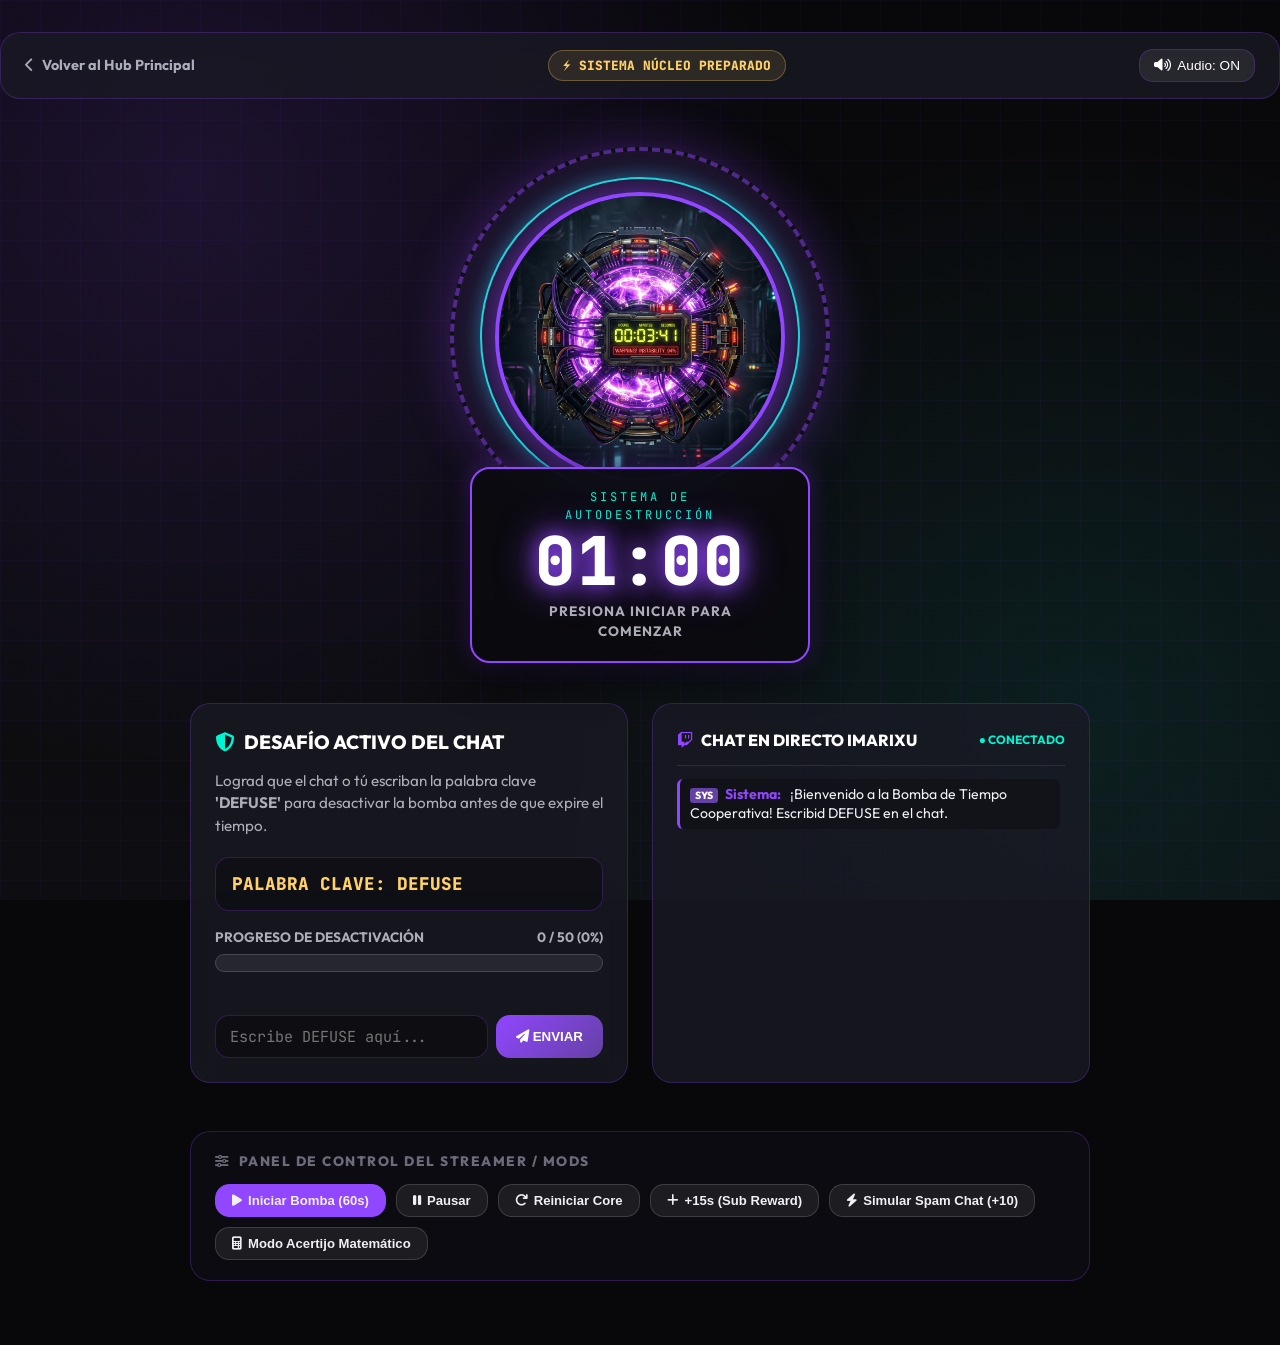
==== dia1.html @ fd4555ef "Especial-Ari pagina principal con el primer dia en pensamiento" ====
<!DOCTYPE html>
<html lang="es">
<head>
  <meta charset="UTF-8">
  <meta name="viewport" content="width=device-width, initial-scale=1.0">
  <title>Día 1: La Bomba de Tiempo Cooperativa | Especiales ImArixu</title>
  <meta name="description" content="Minijuego en vivo Día 1: La Bomba de Tiempo Cooperativa. El chat de ImArixu debe desactivar la bomba ingresando comandos en tiempo récord.">
  <link rel="stylesheet" href="styles/main.css">
  <link rel="stylesheet" href="styles/dia1.css">
  <link rel="stylesheet" href="https://cdnjs.cloudflare.com/ajax/libs/font-awesome/6.4.0/css/all.min.css">
</head>
<body>

  <main class="container dia1-container">

    <!-- Day 1 Top Bar -->
    <header class="dia1-topbar">
      <a href="index.html" class="btn-back-hub">
        <i class="fas fa-chevron-left"></i> Volver al Hub Principal
      </a>

      <div class="dia1-status-pill" id="statusPill">
        <span>⚡</span> SISTEMA NÚCLEO PREPARADO
      </div>

      <div class="topbar-actions">
        <button class="btn-audio-toggle" id="btnAudioToggle">
          <i class="fas fa-volume-up"></i> Audio: ON
        </button>
      </div>
    </header>

    <!-- Giant Bomb / Energy Core Reactor Centerpiece -->
    <section class="bomb-reactor-wrapper">
      <div class="reactor-ring-outer">
        <div class="reactor-ring-inner"></div>
        <img src="assets/bomb_core.jpg" alt="Nuclear Energy Bomb Core" class="bomb-core-image">
        <canvas id="particleCanvas"></canvas>
      </div>

      <!-- HUD Giant Digital Timer -->
      <div class="timer-hud-card">
        <div class="timer-hud-label">SISTEMA DE AUTODESTRUCCIÓN</div>
        <div class="timer-digits" id="timerDigits">01:00</div>
        <div class="timer-status-msg" id="timerStatus">PRESIONA INICIAR PARA COMENZAR</div>
      </div>
    </section>

    <!-- Challenge Panel & Twitch Simulated Chat -->
    <section class="challenge-section">

      <!-- Challenge Card -->
      <div class="challenge-card">
        <div>
          <h3 class="challenge-title">
            <i class="fas fa-shield-alt" style="color: var(--twitch-neon-cyan);"></i> 
            DESAFÍO ACTIVO DEL CHAT
          </h3>
          <p class="challenge-desc" id="challengeDesc">
            Lograd que el chat o tú escriban la palabra clave <strong>'DEFUSE'</strong> para desactivar la bomba antes de que expire el tiempo.
          </p>

          <div class="challenge-target-box">
            <div class="target-text" id="targetText">PALABRA CLAVE: DEFUSE</div>
          </div>

          <!-- Animated Progress Bar -->
          <div class="defuse-progress-wrapper">
            <div class="progress-header">
              <span>PROGRESO DE DESACTIVACIÓN</span>
              <span id="defuseCountText">0 / 50 (0%)</span>
            </div>
            <div class="progress-bar-track">
              <div class="progress-bar-fill" id="defuseProgressFill"></div>
            </div>
          </div>
        </div>

        <!-- Simulated Chat Input Form -->
        <form class="input-defuse-form" id="defuseForm">
          <input 
            type="text" 
            class="defuse-input" 
            id="defuseInput" 
            placeholder="Escribe DEFUSE aquí..." 
            autocomplete="off"
            required
          >
          <button type="submit" class="btn-defuse-submit">
            <i class="fas fa-paper-plane"></i> ENVIAR
          </button>
        </form>
      </div>

      <!-- Simulated Real-time Twitch Chat Box -->
      <div class="chat-sim-card">
        <div class="chat-sim-header">
          <div class="chat-sim-title">
            <i class="fab fa-twitch" style="color: var(--twitch-purple);"></i> CHAT EN DIRECTO IMARIXU
          </div>
          <span style="font-size: 0.75rem; color: var(--twitch-neon-cyan); font-weight: 700;">● CONECTADO</span>
        </div>

        <div class="chat-messages-container" id="chatMessagesContainer">
          <div class="chat-msg-line" style="--msg-color: #9146FF;">
            <span class="chat-badge-icon">SYS</span>
            <span class="chat-username" style="color: #9146FF;">Sistema:</span>
            <span class="chat-text">¡Bienvenido a la Bomba de Tiempo Cooperativa! Escribid DEFUSE en el chat.</span>
          </div>
        </div>
      </div>

    </section>

    <!-- Streamer & Moderator Control Tools Panel -->
    <section class="streamer-control-panel">
      <div class="control-panel-title">
        <i class="fas fa-sliders-h"></i> PANEL DE CONTROL DEL STREAMER / MODS
      </div>
      <div class="control-btns-row">
        <button class="btn-ctrl primary" id="btnStartTimer">
          <i class="fas fa-play"></i> Iniciar Bomba (60s)
        </button>
        <button class="btn-ctrl" id="btnPauseTimer">
          <i class="fas fa-pause"></i> Pausar
        </button>
        <button class="btn-ctrl" id="btnResetTimer">
          <i class="fas fa-redo"></i> Reiniciar Core
        </button>
        <button class="btn-ctrl" id="btnAddTime">
          <i class="fas fa-plus"></i> +15s (Sub Reward)
        </button>
        <button class="btn-ctrl" id="btnSpamChat">
          <i class="fas fa-bolt"></i> Simular Spam Chat (+10)
        </button>
        <button class="btn-ctrl" id="btnToggleMath">
          <i class="fas fa-calculator"></i> Modo Acertijo Matemático
        </button>
      </div>
    </section>

  </main>

  <!-- OVERLAY A: Defusal Success Overlay Screen -->
  <div class="success-overlay" id="successOverlay">
    <div class="success-card">
      <div style="font-size: 3.5rem; color: var(--twitch-green); margin-bottom: 0.5rem;">
        <i class="fas fa-check-circle"></i>
      </div>
      <h1 class="success-title">¡BOMBA DESACTIVADA!</h1>
      <p style="font-size: 1.2rem; color: #FFF; margin-bottom: 1.5rem;">
        El chat ha demostrado una coordinación legendaria. ¡El directo de ImArixu está completamente a salvo!
      </p>
      <div style="background: rgba(0, 230, 118, 0.1); border: 1px solid var(--twitch-green); padding: 1rem; border-radius: var(--radius-md); margin-bottom: 1.5rem;">
        <strong style="color: var(--twitch-green);">RECOMPENSA DE STREAM:</strong> +500 Bitz de la comunidad & Inmunidad de castigo por 1 hora.
      </div>
      <button class="btn-ctrl primary" id="btnResetFromSuccess" style="margin: 0 auto; padding: 12px 28px; font-size: 1rem;">
        <i class="fas fa-redo"></i> Jugar Otra Ronda
      </button>
    </div>
  </div>

  <!-- OVERLAY B: BOOOM Failure Overlay Screen -->
  <div class="boom-overlay" id="boomOverlay">
    <div class="boom-card">
      <div class="boom-icon-wrapper">
        <i class="fas fa-bomb"></i>
      </div>
      <h1 class="boom-title">¡BOOOOOOM!</h1>
      <p style="font-size: 1.1rem; color: #FFB3C1;">
        El núcleo de energía ha colapsado. Se ha activado la penalización inmediata para la streamer.
      </p>

      <div class="boom-penalty-box">
        <div class="penalty-label">PENALIZACIÓN ASIGNADA A IMARIXU</div>
        <div class="penalty-text" id="penaltyText">
          ¡BOOOM! Penalización activada: ImArixu debe tirar todo su inventario / Jugar sin sonido.
        </div>
      </div>

      <div style="display: flex; gap: 12px; justify-content: center; flex-wrap: wrap;">
        <button class="btn-ctrl danger" id="btnRerollPenalty" style="padding: 10px 20px;">
          <i class="fas fa-dice"></i> Cambiar Castigo (Ruleta)
        </button>
        <button class="btn-ctrl primary" id="btnResetFromBoom" style="padding: 10px 20px;">
          <i class="fas fa-redo"></i> Reiniciar Bomba
        </button>
      </div>
    </div>
  </div>

  <script src="js/dia1.js"></script>
</body>
</html>
---- styles/main.css ----
/* ==========================================================================
   ESPECIALES ARIXU - TWITCH PARTNER DESIGN SYSTEM
   Theme: Modern Twitch Gamer, Dark Mode, Neon Glow (#9146FF)
   ========================================================================== */

@import url('https://fonts.googleapis.com/css2?family=Outfit:wght@300;400;600;700;900&family=JetBrains+Mono:wght@400;700;800&display=swap');

:root {
  /* Color Palette */
  --twitch-purple: #9146FF;
  --twitch-purple-dark: #6441A5;
  --twitch-purple-deep: #451093;
  --twitch-purple-glow: rgba(145, 70, 255, 0.4);
  --twitch-neon-cyan: #00F5D4;
  --twitch-neon-pink: #FF007A;
  --twitch-neon-yellow: #FFD166;
  --twitch-red: #FF3366;
  --twitch-green: #00E676;

  /* Background Neutral Colors */
  --bg-black: #08080A;
  --bg-dark-1: #0E0E12;
  --bg-dark-2: #14141A;
  --bg-dark-3: #1F1F28;
  --bg-card: rgba(26, 26, 36, 0.75);
  --bg-card-hover: rgba(36, 36, 50, 0.85);
  
  /* Text Colors */
  --text-main: #F0F0F5;
  --text-muted: #ADADB8;
  --text-dim: #6B6B7B;
  --border-color: rgba(145, 70, 255, 0.25);
  --border-bright: rgba(145, 70, 255, 0.6);

  /* Fonts */
  --font-sans: 'Outfit', -apple-system, BlinkMacSystemFont, sans-serif;
  --font-mono: 'JetBrains Mono', monospace;

  /* Spacing & Radii */
  --radius-sm: 8px;
  --radius-md: 14px;
  --radius-lg: 20px;
  --radius-pill: 9999px;

  /* Shadows */
  --shadow-purple: 0 0 25px rgba(145, 70, 255, 0.35);
  --shadow-neon: 0 0 15px rgba(0, 245, 212, 0.4);
  --shadow-red: 0 0 25px rgba(255, 51, 102, 0.5);
  --glass-border: 1px solid rgba(255, 255, 255, 0.08);
}

/* Base Styles */
* {
  margin: 0;
  padding: 0;
  box-sizing: border-box;
}

html {
  scroll-behavior: smooth;
  font-family: var(--font-sans);
  background-color: var(--bg-black);
  color: var(--text-main);
  overflow-x: hidden;
}

body {
  background: 
    radial-gradient(circle at 15% 20%, rgba(145, 70, 255, 0.15) 0%, transparent 45%),
    radial-gradient(circle at 85% 80%, rgba(0, 245, 212, 0.08) 0%, transparent 45%),
    linear-gradient(180deg, var(--bg-black) 0%, var(--bg-dark-1) 100%);
  background-attachment: fixed;
  min-height: 100vh;
  position: relative;
  line-height: 1.5;
}

/* Subtle Cyber Grid Background Pattern */
body::before {
  content: '';
  position: fixed;
  top: 0;
  left: 0;
  width: 100vw;
  height: 100vh;
  background-image: 
    linear-gradient(rgba(145, 70, 255, 0.04) 1px, transparent 1px),
    linear-gradient(90deg, rgba(145, 70, 255, 0.04) 1px, transparent 1px);
  background-size: 40px 40px;
  pointer-events: none;
  z-index: 0;
}

/* Scrollbar Styling */
::-webkit-scrollbar {
  width: 10px;
}
::-webkit-scrollbar-track {
  background: var(--bg-dark-1);
}
::-webkit-scrollbar-thumb {
  background: var(--twitch-purple-dark);
  border-radius: 5px;
}
::-webkit-scrollbar-thumb:hover {
  background: var(--twitch-purple);
}

/* Layout Utilities */
.container {
  max-width: 1300px;
  margin: 0 auto;
  padding: 0 1.5rem;
  position: relative;
  z-index: 1;
}

/* Navigation Header */
.top-header {
  position: sticky;
  top: 0;
  z-index: 100;
  background: rgba(14, 14, 18, 0.85);
  backdrop-filter: blur(16px);
  -webkit-backdrop-filter: blur(16px);
  border-bottom: 1px solid var(--border-color);
  padding: 0.8rem 0;
  box-shadow: 0 4px 30px rgba(0, 0, 0, 0.5);
}

.header-nav {
  display: flex;
  justify-content: space-between;
  align-items: center;
}

.brand-logo {
  display: flex;
  align-items: center;
  gap: 12px;
  text-decoration: none;
}

.brand-avatar {
  width: 44px;
  height: 44px;
  border-radius: 50%;
  border: 2px solid var(--twitch-purple);
  box-shadow: 0 0 12px var(--twitch-purple-glow);
  object-fit: cover;
}

.brand-text {
  font-weight: 900;
  font-size: 1.4rem;
  letter-spacing: 1.5px;
  background: linear-gradient(135deg, #FFF 30%, var(--twitch-purple) 100%);
  -webkit-background-clip: text;
  -webkit-text-fill-color: transparent;
  text-transform: uppercase;
}

.partner-badge {
  display: inline-flex;
  align-items: center;
  gap: 5px;
  background: rgba(145, 70, 255, 0.2);
  border: 1px solid var(--twitch-purple);
  color: #FFF;
  padding: 3px 10px;
  border-radius: var(--radius-pill);
  font-size: 0.75rem;
  font-weight: 700;
  letter-spacing: 0.8px;
  text-transform: uppercase;
}

.partner-badge svg {
  fill: var(--twitch-purple);
}

.header-status {
  display: flex;
  align-items: center;
  gap: 16px;
}

.live-indicator {
  display: flex;
  align-items: center;
  gap: 8px;
  background: rgba(255, 51, 102, 0.15);
  border: 1px solid var(--twitch-red);
  color: var(--twitch-red);
  padding: 5px 14px;
  border-radius: var(--radius-pill);
  font-size: 0.8rem;
  font-weight: 800;
  letter-spacing: 1px;
}

.live-dot {
  width: 8px;
  height: 8px;
  background-color: var(--twitch-red);
  border-radius: 50%;
  animation: pulse-red 1.5s infinite;
}

@keyframes pulse-red {
  0% { transform: scale(0.95); box-shadow: 0 0 0 0 rgba(255, 51, 102, 0.7); }
  70% { transform: scale(1); box-shadow: 0 0 0 8px rgba(255, 51, 102, 0); }
  100% { transform: scale(0.95); box-shadow: 0 0 0 0 rgba(255, 51, 102, 0); }
}

.btn-header-action {
  background: linear-gradient(135deg, var(--twitch-purple) 0%, var(--twitch-purple-dark) 100%);
  color: white;
  border: none;
  padding: 8px 18px;
  border-radius: var(--radius-md);
  font-weight: 700;
  font-size: 0.85rem;
  cursor: pointer;
  display: flex;
  align-items: center;
  gap: 8px;
  transition: all 0.3s ease;
  box-shadow: 0 0 15px rgba(145, 70, 255, 0.3);
  text-decoration: none;
}

.btn-header-action:hover {
  transform: translateY(-2px);
  box-shadow: 0 0 25px rgba(145, 70, 255, 0.6);
}

/* Hero Section */
.hero-section {
  padding: 3rem 0 2rem;
  position: relative;
}

.hero-card {
  background: var(--bg-card);
  border: 1px solid var(--border-color);
  border-radius: var(--radius-lg);
  overflow: hidden;
  position: relative;
  backdrop-filter: blur(12px);
  box-shadow: 0 20px 50px rgba(0, 0, 0, 0.6);
}

.hero-banner-img {
  width: 100%;
  height: auto;
  aspect-ratio: 16 / 9;
  max-height: 550px;
  object-fit: contain;
  background: radial-gradient(circle at center, #150A26 0%, #06060A 100%);
  border-bottom: 1px solid var(--border-color);
  filter: brightness(0.98);
  display: block;
}

.hero-content {
  padding: 2rem;
  display: flex;
  justify-content: space-between;
  align-items: center;
  flex-wrap: wrap;
  gap: 2rem;
}

.hero-info {
  flex: 1;
  min-width: 280px;
}

.hero-title-tag {
  color: var(--twitch-neon-cyan);
  font-family: var(--font-mono);
  font-size: 0.85rem;
  font-weight: 700;
  letter-spacing: 2px;
  text-transform: uppercase;
  margin-bottom: 0.5rem;
  display: flex;
  align-items: center;
  gap: 8px;
}

.hero-title {
  font-size: 2.8rem;
  font-weight: 900;
  line-height: 1.1;
  margin-bottom: 1rem;
  background: linear-gradient(135deg, #FFFFFF 0%, #E0D0FF 50%, var(--twitch-purple) 100%);
  -webkit-background-clip: text;
  -webkit-text-fill-color: transparent;
}

.hero-description {
  color: var(--text-muted);
  font-size: 1.05rem;
  max-width: 650px;
  margin-bottom: 1.5rem;
}

.hero-stats-row {
  display: flex;
  gap: 2rem;
  flex-wrap: wrap;
}

.hero-stat-item {
  background: rgba(14, 14, 18, 0.6);
  border: 1px solid rgba(255, 255, 255, 0.06);
  padding: 0.8rem 1.2rem;
  border-radius: var(--radius-md);
  min-width: 130px;
}

.stat-num {
  font-family: var(--font-mono);
  font-size: 1.5rem;
  font-weight: 800;
  color: #FFF;
  display: block;
}

.stat-num span {
  color: var(--twitch-purple);
}

.stat-label {
  font-size: 0.75rem;
  color: var(--text-dim);
  text-transform: uppercase;
  letter-spacing: 1px;
}

/* SECTION 1: Sleek Social Media Panel */
.social-panel-section {
  margin: 2.5rem 0;
}

.section-header {
  display: flex;
  justify-content: space-between;
  align-items: flex-end;
  margin-bottom: 1.5rem;
  border-bottom: 1px solid var(--border-color);
  padding-bottom: 0.8rem;
}

.section-title {
  font-size: 1.6rem;
  font-weight: 800;
  display: flex;
  align-items: center;
  gap: 12px;
  color: #FFF;
}

.section-title i {
  color: var(--twitch-purple);
}

.section-subtitle {
  color: var(--text-muted);
  font-size: 0.9rem;
}

.social-grid {
  display: grid;
  grid-template-columns: repeat(auto-fit, minmax(180px, 1fr));
  gap: 1.2rem;
}

.social-card {
  background: var(--bg-card);
  border: 1px solid var(--border-color);
  border-radius: var(--radius-md);
  padding: 1.25rem;
  display: flex;
  flex-direction: column;
  align-items: center;
  text-align: center;
  text-decoration: none;
  color: var(--text-main);
  transition: all 0.35s cubic-bezier(0.165, 0.84, 0.44, 1);
  position: relative;
  overflow: hidden;
  backdrop-filter: blur(10px);
}

.social-card::before {
  content: '';
  position: absolute;
  top: 0;
  left: 0;
  width: 100%;
  height: 4px;
  background: var(--card-accent, var(--twitch-purple));
  opacity: 0.8;
}

.social-card:hover {
  transform: translateY(-6px);
  border-color: var(--card-accent, var(--twitch-purple));
  box-shadow: 0 10px 30px rgba(0, 0, 0, 0.5), 0 0 20px var(--card-glow, var(--twitch-purple-glow));
}

.social-icon-wrapper {
  width: 50px;
  height: 50px;
  border-radius: 50%;
  background: rgba(255, 255, 255, 0.05);
  display: flex;
  align-items: center;
  justify-content: center;
  font-size: 1.6rem;
  margin-bottom: 0.8rem;
  color: var(--card-accent, var(--twitch-purple));
  transition: transform 0.3s ease;
}

.social-icon-wrapper svg {
  transition: transform 0.3s ease;
}

.social-card:hover .social-icon-wrapper {
  transform: scale(1.15) rotate(5deg);
  background: rgba(255, 255, 255, 0.1);
}

.social-name {
  font-weight: 700;
  font-size: 1.1rem;
  margin-bottom: 0.2rem;
}

.social-handle {
  font-size: 0.8rem;
  color: var(--text-muted);
  font-family: var(--font-mono);
  margin-bottom: 0.8rem;
}

.social-badge {
  font-size: 0.7rem;
  font-weight: 700;
  padding: 3px 10px;
  border-radius: var(--radius-pill);
  background: rgba(255, 255, 255, 0.06);
  color: var(--card-accent, var(--twitch-purple));
  border: 1px solid rgba(255, 255, 255, 0.1);
  text-transform: uppercase;
  letter-spacing: 0.5px;
}

/* Specific Social Network Accent Colors */
.social-card.twitch {
  --card-accent: #9146FF;
  --card-glow: rgba(145, 70, 255, 0.5);
}
.social-card.discord {
  --card-accent: #5865F2;
  --card-glow: rgba(88, 101, 242, 0.5);
}
.social-card.youtube {
  --card-accent: #FF0000;
  --card-glow: rgba(255, 0, 0, 0.5);
}
.social-card.tiktok {
  --card-accent: #00F5D4;
  --card-glow: rgba(0, 245, 212, 0.5);
}
.social-card.x-twitter {
  --card-accent: #E7E9EA;
  --card-glow: rgba(255, 255, 255, 0.3);
}
.social-card.instagram {
  --card-accent: #E1306C;
  --card-glow: rgba(225, 48, 108, 0.5);
}

/* CALL TO ACTION SECTION (OPERACIÓN PARTNER) */
.cta-section {
  margin: 3.5rem 0 3.5rem;
}

.cta-card {
  background: rgba(22, 18, 32, 0.75);
  border: 2px solid var(--twitch-purple);
  border-radius: var(--radius-lg);
  padding: 2.8rem 2.2rem;
  backdrop-filter: blur(16px);
  -webkit-backdrop-filter: blur(16px);
  box-shadow: 0 15px 40px rgba(0, 0, 0, 0.6), 0 0 30px var(--twitch-purple-glow);
  position: relative;
  overflow: hidden;
}

.cta-card::before {
  content: '';
  position: absolute;
  top: 0;
  left: 0;
  width: 100%;
  height: 4px;
  background: linear-gradient(90deg, var(--twitch-purple) 0%, var(--twitch-neon-cyan) 50%, var(--twitch-neon-pink) 100%);
}

.cta-title {
  font-size: 2.1rem;
  font-weight: 900;
  text-align: center;
  margin-bottom: 1.8rem;
  background: linear-gradient(135deg, #FFFFFF 20%, #D4B2FF 60%, var(--twitch-purple) 100%);
  -webkit-background-clip: text;
  -webkit-text-fill-color: transparent;
  line-height: 1.25;
}

.cta-body {
  max-width: 920px;
  margin: 0 auto 2.2rem;
  display: flex;
  flex-direction: column;
  gap: 1.2rem;
  font-size: 1.05rem;
  color: #E2E2EC;
  line-height: 1.65;
  text-align: left;
}

.cta-body p strong {
  color: #FFFFFF;
}

.cta-highlight {
  font-size: 1.2rem;
  font-weight: 800;
  color: var(--twitch-neon-yellow) !important;
  text-align: center;
  margin-top: 0.8rem;
  text-shadow: 0 0 12px rgba(255, 209, 102, 0.3);
}

.cta-action-wrapper {
  display: flex;
  justify-content: center;
  margin-top: 1rem;
}

.btn-cta-primary {
  display: inline-flex;
  align-items: center;
  justify-content: center;
  gap: 12px;
  background: linear-gradient(135deg, var(--twitch-purple) 0%, #6441A5 100%);
  color: #FFFFFF;
  text-decoration: none;
  font-size: 1.2rem;
  font-weight: 800;
  padding: 1rem 2.8rem;
  border-radius: var(--radius-pill);
  box-shadow: 0 0 25px rgba(145, 70, 255, 0.5);
  border: 1px solid rgba(255, 255, 255, 0.2);
  transition: all 0.35s cubic-bezier(0.175, 0.885, 0.32, 1.275);
}

.btn-cta-primary:hover {
  transform: translateY(-4px) scale(1.04);
  background: linear-gradient(135deg, #A45CFF 0%, var(--twitch-purple) 100%);
  box-shadow: 0 0 40px rgba(145, 70, 255, 0.8), 0 0 20px var(--twitch-neon-cyan);
  border-color: #FFFFFF;
}

/* SECTION 2: Interactive 7-Day Grid Panel */
.days-panel-section {
  margin: 3rem 0 5rem;
}

.days-grid {
  display: grid;
  grid-template-columns: repeat(auto-fit, minmax(320px, 1fr));
  gap: 1.5rem;
}

.day-card {
  background: var(--bg-card);
  border: 1px solid var(--border-color);
  border-radius: var(--radius-lg);
  padding: 1.6rem;
  display: flex;
  flex-direction: column;
  justify-content: space-between;
  position: relative;
  overflow: hidden;
  transition: all 0.35s ease;
  backdrop-filter: blur(12px);
  min-height: 250px;
}

.day-card::after {
  content: '';
  position: absolute;
  top: -50%;
  left: -50%;
  width: 200%;
  height: 200%;
  background: radial-gradient(circle at center, rgba(145, 70, 255, 0.08) 0%, transparent 60%);
  pointer-events: none;
  opacity: 0;
  transition: opacity 0.4s ease;
}

.day-card:hover::after {
  opacity: 1;
}

.day-card:hover {
  transform: translateY(-8px);
  border-color: var(--twitch-purple);
  box-shadow: 0 15px 35px rgba(0, 0, 0, 0.6), var(--shadow-purple);
}

/* Day 1 Featured Card Styling */
.day-card.active-today {
  border: 2px solid var(--twitch-purple);
  background: linear-gradient(160deg, rgba(145, 70, 255, 0.18) 0%, rgba(20, 20, 30, 0.9) 100%);
  box-shadow: 0 0 30px rgba(145, 70, 255, 0.35);
}

.day-card-header {
  display: flex;
  justify-content: space-between;
  align-items: center;
  margin-bottom: 1rem;
}

.day-number-badge {
  font-family: var(--font-mono);
  font-weight: 800;
  font-size: 0.85rem;
  letter-spacing: 1.5px;
  color: var(--twitch-neon-cyan);
  background: rgba(0, 245, 212, 0.1);
  border: 1px solid rgba(0, 245, 212, 0.3);
  padding: 4px 12px;
  border-radius: var(--radius-pill);
}

.day-status-tag {
  font-size: 0.75rem;
  font-weight: 800;
  text-transform: uppercase;
  letter-spacing: 1px;
  padding: 4px 10px;
  border-radius: var(--radius-pill);
}

.day-status-tag.tag-active {
  background: var(--twitch-red);
  color: #FFF;
  box-shadow: 0 0 12px rgba(255, 51, 102, 0.5);
  animation: pulse-red 2s infinite;
}

.day-status-tag.tag-upcoming {
  background: rgba(255, 255, 255, 0.08);
  color: var(--text-muted);
  border: 1px solid rgba(255, 255, 255, 0.15);
}

.day-card-body {
  margin-bottom: 1.5rem;
}

.day-title {
  font-size: 1.4rem;
  font-weight: 800;
  color: #FFF;
  margin-bottom: 0.6rem;
  line-height: 1.25;
}

.day-description {
  font-size: 0.9rem;
  color: var(--text-muted);
  line-height: 1.45;
}

.day-tags {
  display: flex;
  gap: 8px;
  flex-wrap: wrap;
  margin-top: 1rem;
}

.day-tag {
  font-size: 0.72rem;
  font-family: var(--font-mono);
  background: rgba(145, 70, 255, 0.12);
  color: #D1B3FF;
  padding: 3px 8px;
  border-radius: 4px;
}

.day-card-footer {
  display: flex;
  justify-content: space-between;
  align-items: center;
  padding-top: 1rem;
  border-top: 1px solid rgba(255, 255, 255, 0.06);
}

.btn-day-enter {
  display: inline-flex;
  align-items: center;
  gap: 8px;
  background: var(--twitch-purple);
  color: #FFF;
  text-decoration: none;
  font-weight: 700;
  font-size: 0.85rem;
  padding: 8px 16px;
  border-radius: var(--radius-md);
  transition: all 0.3s ease;
}

.btn-day-enter:hover {
  background: #A96CFF;
  transform: translateX(4px);
  box-shadow: 0 0 15px rgba(145, 70, 255, 0.6);
}

.btn-day-preview {
  background: transparent;
  border: 1px solid rgba(255, 255, 255, 0.2);
  color: var(--text-muted);
  padding: 8px 14px;
  border-radius: var(--radius-md);
  font-size: 0.85rem;
  font-weight: 600;
  cursor: pointer;
  transition: all 0.3s ease;
}

.btn-day-preview:hover {
  border-color: #FFF;
  color: #FFF;
  background: rgba(255, 255, 255, 0.05);
}

/* Fortnite Code Ticker Bar */
.fortnite-ticker-container {
  background: linear-gradient(90deg, #0A0A0E 0%, #1A0D2A 50%, #0A0A0E 100%);
  border-top: 2px solid var(--twitch-purple);
  border-bottom: 2px solid var(--twitch-purple);
  padding: 0.85rem 0;
  overflow: hidden;
  white-space: nowrap;
  position: relative;
  box-shadow: 0 0 25px rgba(145, 70, 255, 0.4);
}

.fortnite-ticker-track {
  display: inline-flex;
  gap: 3.5rem;
  width: max-content;
  animation: ticker-scroll 18s linear infinite;
}

.fortnite-ticker-item {
  font-family: var(--font-sans), 'Outfit', sans-serif;
  font-size: 1.15rem;
  font-weight: 900;
  letter-spacing: 2.5px;
  text-transform: uppercase;
  color: #FFFFFF;
  text-shadow: 0 0 10px var(--twitch-purple), 0 0 20px var(--twitch-neon-cyan), 0 0 30px var(--twitch-purple);
  display: inline-flex;
  align-items: center;
  gap: 12px;
}

@keyframes ticker-scroll {
  0% { transform: translateX(0); }
  100% { transform: translateX(-50%); }
}

/* Footer */
footer {
  border-top: 1px solid var(--border-color);
  background: var(--bg-black);
  padding: 2.5rem 0 1.5rem;
  color: var(--text-dim);
  font-size: 0.85rem;
}

.footer-content {
  display: flex;
  justify-content: space-between;
  align-items: center;
  flex-wrap: wrap;
  gap: 1.5rem;
}

.footer-left {
  display: flex;
  align-items: center;
  gap: 12px;
}

.footer-right {
  display: flex;
  gap: 1rem;
}

.footer-right a {
  color: var(--text-muted);
  text-decoration: none;
  transition: color 0.3s ease;
}

.footer-right a:hover {
  color: var(--twitch-purple);
}

/* Modal Popup System */
.modal-overlay {
  position: fixed;
  top: 0;
  left: 0;
  width: 100vw;
  height: 100vh;
  background: rgba(0, 0, 0, 0.8);
  backdrop-filter: blur(10px);
  z-index: 1000;
  display: flex;
  align-items: center;
  justify-content: center;
  opacity: 0;
  pointer-events: none;
  transition: opacity 0.3s ease;
}

.modal-overlay.active {
  opacity: 1;
  pointer-events: all;
}

.modal-content {
  background: var(--bg-dark-2);
  border: 1px solid var(--twitch-purple);
  border-radius: var(--radius-lg);
  padding: 2rem;
  max-width: 550px;
  width: 90%;
  box-shadow: 0 0 50px rgba(145, 70, 255, 0.4);
  position: relative;
  transform: scale(0.9);
  transition: transform 0.3s ease;
}

.modal-overlay.active .modal-content {
  transform: scale(1);
}

.modal-close-btn {
  position: absolute;
  top: 1rem;
  right: 1rem;
  background: transparent;
  border: none;
  color: var(--text-muted);
  font-size: 1.5rem;
  cursor: pointer;
}

.modal-close-btn:hover {
  color: #FFF;
}

/* Responsive Breakpoints */
@media (max-width: 768px) {
  .hero-title {
    font-size: 2.1rem;
  }
  .hero-content {
    flex-direction: column;
    align-items: flex-start;
  }
  .days-grid {
    grid-template-columns: 1fr;
  }
  .social-grid {
    grid-template-columns: repeat(2, 1fr);
  }
}
---- styles/dia1.css ----
/* ==========================================================================
   DÍA 1: LA BOMBA DE TIEMPO COOPERATIVA - STYLES
   ========================================================================== */

/* Main Layout for Day 1 */
.dia1-container {
  min-height: calc(100vh - 80px);
  padding: 2rem 0;
  display: flex;
  flex-direction: column;
  align-items: center;
  position: relative;
}

/* Day 1 Top Bar */
.dia1-topbar {
  width: 100%;
  display: flex;
  justify-content: space-between;
  align-items: center;
  margin-bottom: 2rem;
  background: var(--bg-card);
  padding: 1rem 1.5rem;
  border-radius: var(--radius-lg);
  border: 1px solid var(--border-color);
  backdrop-filter: blur(12px);
}

.btn-back-hub {
  display: inline-flex;
  align-items: center;
  gap: 8px;
  color: var(--text-muted);
  text-decoration: none;
  font-weight: 700;
  font-size: 0.9rem;
  transition: all 0.3s ease;
}

.btn-back-hub:hover {
  color: var(--twitch-neon-cyan);
  transform: translateX(-4px);
}

.dia1-status-pill {
  font-family: var(--font-mono);
  font-size: 0.8rem;
  font-weight: 800;
  color: var(--twitch-neon-yellow);
  background: rgba(255, 209, 102, 0.1);
  border: 1px solid rgba(255, 209, 102, 0.3);
  padding: 5px 14px;
  border-radius: var(--radius-pill);
  display: flex;
  align-items: center;
  gap: 8px;
}

.dia1-status-pill.danger {
  color: var(--twitch-red);
  background: rgba(255, 51, 102, 0.15);
  border-color: var(--twitch-red);
  animation: pulse-red 1s infinite;
}

/* Audio & Mod Controls */
.topbar-actions {
  display: flex;
  align-items: center;
  gap: 12px;
}

.btn-audio-toggle {
  background: rgba(255, 255, 255, 0.08);
  border: 1px solid var(--border-color);
  color: #FFF;
  padding: 8px 14px;
  border-radius: var(--radius-md);
  font-size: 0.85rem;
  cursor: pointer;
  display: flex;
  align-items: center;
  gap: 6px;
  transition: all 0.3s ease;
}

.btn-audio-toggle:hover {
  background: var(--twitch-purple-deep);
  border-color: var(--twitch-purple);
}

/* Giant Bomb Reactor Centerpiece */
.bomb-reactor-wrapper {
  position: relative;
  width: 100%;
  max-width: 580px;
  margin: 1rem auto 2.5rem;
  display: flex;
  flex-direction: column;
  align-items: center;
  justify-content: center;
}

/* Multi-Ring Energy Aura */
.reactor-ring-outer {
  position: relative;
  width: 380px;
  height: 380px;
  border-radius: 50%;
  background: radial-gradient(circle, rgba(145, 70, 255, 0.2) 0%, rgba(14, 14, 18, 0.9) 70%);
  border: 4px dashed rgba(145, 70, 255, 0.5);
  display: flex;
  align-items: center;
  justify-content: center;
  box-shadow: 0 0 50px rgba(145, 70, 255, 0.3), inset 0 0 30px rgba(145, 70, 255, 0.2);
  animation: rotate-ring 30s linear infinite;
  transition: all 0.5s ease;
}

@keyframes rotate-ring {
  0% { transform: rotate(0deg); }
  100% { transform: rotate(360deg); }
}

.reactor-ring-inner {
  position: absolute;
  width: 320px;
  height: 320px;
  border-radius: 50%;
  border: 2px solid var(--twitch-neon-cyan);
  box-shadow: 0 0 20px rgba(0, 245, 212, 0.4);
  animation: rotate-ring-reverse 15s linear infinite;
}

@keyframes rotate-ring-reverse {
  0% { transform: rotate(360deg); }
  100% { transform: rotate(0deg); }
}

.bomb-core-image {
  position: absolute;
  width: 290px;
  height: 290px;
  border-radius: 50%;
  object-fit: cover;
  border: 4px solid var(--twitch-purple);
  filter: drop-shadow(0 0 25px rgba(145, 70, 255, 0.7));
}

/* Digital Canvas Overlay for Sparks */
#particleCanvas {
  position: absolute;
  top: 0;
  left: 0;
  width: 100%;
  height: 100%;
  pointer-events: none;
  z-index: 2;
}

/* Giant Timer Display HUD */
.timer-hud-card {
  position: relative;
  z-index: 10;
  background: rgba(10, 10, 15, 0.9);
  border: 2px solid var(--twitch-purple);
  border-radius: var(--radius-lg);
  padding: 1.2rem 2.5rem;
  margin-top: -60px;
  text-align: center;
  box-shadow: 0 10px 40px rgba(0, 0, 0, 0.8), 0 0 25px var(--twitch-purple-glow);
  backdrop-filter: blur(15px);
  width: 340px;
}

.timer-hud-label {
  font-family: var(--font-mono);
  font-size: 0.75rem;
  color: var(--twitch-neon-cyan);
  letter-spacing: 3px;
  text-transform: uppercase;
  margin-bottom: 0.2rem;
}

.timer-digits {
  font-family: var(--font-mono);
  font-size: 4.2rem;
  font-weight: 900;
  line-height: 1;
  color: #FFF;
  text-shadow: 0 0 20px var(--twitch-purple), 0 0 40px var(--twitch-purple);
  letter-spacing: 2px;
  transition: color 0.3s ease, text-shadow 0.3s ease;
}

.timer-digits.critical {
  color: var(--twitch-red);
  text-shadow: 0 0 25px var(--twitch-red), 0 0 50px var(--twitch-red);
  animation: timer-flash 0.5s infinite alternate;
}

@keyframes timer-flash {
  0% { opacity: 1; transform: scale(1); }
  100% { opacity: 0.85; transform: scale(1.03); }
}

.timer-status-msg {
  font-size: 0.85rem;
  font-weight: 700;
  color: var(--text-muted);
  margin-top: 0.4rem;
  letter-spacing: 1px;
}

/* Challenge Section & Progress Bar */
.challenge-section {
  width: 100%;
  max-width: 900px;
  display: grid;
  grid-template-columns: 1fr 1fr;
  gap: 1.5rem;
  margin-bottom: 3rem;
}

.challenge-card {
  background: var(--bg-card);
  border: 1px solid var(--border-color);
  border-radius: var(--radius-lg);
  padding: 1.5rem;
  backdrop-filter: blur(12px);
  display: flex;
  flex-direction: column;
  justify-content: space-between;
}

.challenge-title {
  font-size: 1.2rem;
  font-weight: 800;
  color: #FFF;
  display: flex;
  align-items: center;
  gap: 10px;
  margin-bottom: 0.8rem;
}

.challenge-desc {
  font-size: 0.95rem;
  color: var(--text-muted);
  margin-bottom: 1.2rem;
}

.challenge-target-box {
  background: rgba(14, 14, 18, 0.7);
  border: 1px solid var(--border-color);
  padding: 0.8rem 1rem;
  border-radius: var(--radius-md);
  margin-bottom: 1rem;
}

.target-text {
  font-family: var(--font-mono);
  font-size: 1.1rem;
  font-weight: 800;
  color: var(--twitch-neon-yellow);
}

/* Animated Progress Bar */
.defuse-progress-wrapper {
  margin-bottom: 1.2rem;
}

.progress-header {
  display: flex;
  justify-content: space-between;
  font-size: 0.85rem;
  font-weight: 700;
  color: var(--text-muted);
  margin-bottom: 0.4rem;
}

.progress-bar-track {
  width: 100%;
  height: 18px;
  background: rgba(255, 255, 255, 0.08);
  border-radius: var(--radius-pill);
  overflow: hidden;
  border: 1px solid rgba(255, 255, 255, 0.15);
  position: relative;
}

.progress-bar-fill {
  height: 100%;
  width: 0%;
  background: linear-gradient(90deg, var(--twitch-purple) 0%, var(--twitch-neon-cyan) 100%);
  border-radius: var(--radius-pill);
  box-shadow: 0 0 15px var(--twitch-neon-cyan);
  transition: width 0.3s cubic-bezier(0.4, 0, 0.2, 1);
}

/* Chat Input Simulation Form */
.input-defuse-form {
  display: flex;
  gap: 8px;
}

.defuse-input {
  flex: 1;
  background: rgba(14, 14, 18, 0.9);
  border: 1px solid var(--border-color);
  color: #FFF;
  padding: 10px 14px;
  border-radius: var(--radius-md);
  font-family: var(--font-mono);
  font-size: 0.95rem;
  outline: none;
  transition: border-color 0.3s ease;
}

.defuse-input:focus {
  border-color: var(--twitch-purple);
  box-shadow: 0 0 10px var(--twitch-purple-glow);
}

.btn-defuse-submit {
  background: linear-gradient(135deg, var(--twitch-purple) 0%, var(--twitch-purple-dark) 100%);
  color: #FFF;
  border: none;
  padding: 10px 20px;
  border-radius: var(--radius-md);
  font-weight: 800;
  cursor: pointer;
  transition: all 0.3s ease;
}

.btn-defuse-submit:hover {
  transform: scale(1.03);
  box-shadow: 0 0 20px var(--twitch-purple-glow);
}

/* Simulated Twitch Chat Box */
.chat-sim-card {
  background: var(--bg-card);
  border: 1px solid var(--border-color);
  border-radius: var(--radius-lg);
  padding: 1.5rem;
  display: flex;
  flex-direction: column;
  height: 380px;
}

.chat-sim-header {
  display: flex;
  justify-content: space-between;
  align-items: center;
  padding-bottom: 0.8rem;
  border-bottom: 1px solid var(--border-color);
  margin-bottom: 0.8rem;
}

.chat-sim-title {
  font-size: 1rem;
  font-weight: 800;
  color: #FFF;
  display: flex;
  align-items: center;
  gap: 8px;
}

.chat-messages-container {
  flex: 1;
  overflow-y: auto;
  display: flex;
  flex-direction: column;
  gap: 8px;
  padding-right: 5px;
}

.chat-msg-line {
  font-size: 0.88rem;
  line-height: 1.35;
  background: rgba(14, 14, 18, 0.5);
  padding: 6px 10px;
  border-radius: 6px;
  border-left: 3px solid var(--msg-color, var(--twitch-purple));
  animation: fadeInMsg 0.25s ease-out;
}

@keyframes fadeInMsg {
  from { opacity: 0; transform: translateY(6px); }
  to { opacity: 1; transform: translateY(0); }
}

.chat-username {
  font-weight: 700;
  color: var(--user-color, var(--twitch-neon-cyan));
  margin-right: 6px;
}

.chat-badge-icon {
  background: var(--twitch-purple-dark);
  color: #FFF;
  font-size: 0.65rem;
  padding: 1px 5px;
  border-radius: 3px;
  margin-right: 4px;
  font-weight: 800;
}

/* Streamer Control Panel (Mod Tools) */
.streamer-control-panel {
  width: 100%;
  max-width: 900px;
  background: rgba(14, 14, 20, 0.7);
  border: 1px solid var(--border-color);
  border-radius: var(--radius-lg);
  padding: 1.2rem 1.5rem;
  margin-bottom: 2rem;
}

.control-panel-title {
  font-size: 0.85rem;
  font-weight: 800;
  color: var(--text-dim);
  text-transform: uppercase;
  letter-spacing: 1.5px;
  margin-bottom: 0.8rem;
  display: flex;
  align-items: center;
  gap: 8px;
}

.control-btns-row {
  display: flex;
  gap: 10px;
  flex-wrap: wrap;
}

.btn-ctrl {
  background: rgba(255, 255, 255, 0.07);
  border: 1px solid rgba(255, 255, 255, 0.15);
  color: var(--text-main);
  padding: 8px 16px;
  border-radius: var(--radius-md);
  font-weight: 700;
  font-size: 0.82rem;
  cursor: pointer;
  transition: all 0.25s ease;
  display: flex;
  align-items: center;
  gap: 6px;
}

.btn-ctrl:hover {
  background: rgba(255, 255, 255, 0.15);
  color: #FFF;
  border-color: #FFF;
}

.btn-ctrl.primary {
  background: var(--twitch-purple);
  border-color: var(--twitch-purple);
}

.btn-ctrl.primary:hover {
  background: #A96CFF;
}

.btn-ctrl.danger {
  background: rgba(255, 51, 102, 0.2);
  border-color: var(--twitch-red);
  color: var(--twitch-red);
}

.btn-ctrl.danger:hover {
  background: var(--twitch-red);
  color: #FFF;
}

/* OVERLAY ALARM STATE (FLASHING RED EMERGENCY SCREEN) */
body.alarm-active {
  animation: alarm-bg-flash 0.8s infinite alternate;
}

body.alarm-active .reactor-ring-outer {
  border-color: var(--twitch-red) !important;
  box-shadow: 0 0 80px rgba(255, 51, 102, 0.8) !important;
}

body.alarm-active .bomb-core-image {
  filter: drop-shadow(0 0 35px var(--twitch-red)) hue-rotate(-60deg) !important;
}

@keyframes alarm-bg-flash {
  0% { background-color: #08080A; }
  100% { background-color: #2A040D; }
}

/* BOOM EXPLOSION OVERLAY SCREEN */
.boom-overlay {
  position: fixed;
  top: 0;
  left: 0;
  width: 100vw;
  height: 100vh;
  background: rgba(20, 0, 5, 0.95);
  backdrop-filter: blur(15px);
  z-index: 2000;
  display: flex;
  align-items: center;
  justify-content: center;
  opacity: 0;
  pointer-events: none;
  transition: opacity 0.4s ease;
}

.boom-overlay.active {
  opacity: 1;
  pointer-events: all;
  animation: screenShake 0.6s ease-in-out;
}

@keyframes screenShake {
  0%, 100% { transform: translate(0, 0); }
  10%, 30%, 50%, 70%, 90% { transform: translate(-10px, 8px); }
  20%, 40%, 60%, 80% { transform: translate(10px, -8px); }
}

.boom-card {
  background: #140508;
  border: 3px solid var(--twitch-red);
  border-radius: var(--radius-lg);
  padding: 2.5rem;
  max-width: 650px;
  width: 90%;
  text-align: center;
  box-shadow: 0 0 80px rgba(255, 51, 102, 0.8);
}

.boom-icon-wrapper {
  font-size: 4rem;
  color: var(--twitch-red);
  margin-bottom: 1rem;
  animation: pulse-red 1s infinite;
}

.boom-title {
  font-size: 3rem;
  font-weight: 900;
  color: var(--twitch-red);
  letter-spacing: 3px;
  text-shadow: 0 0 25px rgba(255, 51, 102, 0.8);
  margin-bottom: 0.5rem;
}

.boom-penalty-box {
  background: rgba(255, 51, 102, 0.12);
  border: 2px dashed var(--twitch-red);
  border-radius: var(--radius-md);
  padding: 1.5rem;
  margin: 1.5rem 0;
}

.penalty-label {
  font-family: var(--font-mono);
  font-size: 0.85rem;
  color: var(--twitch-neon-yellow);
  text-transform: uppercase;
  letter-spacing: 2px;
  margin-bottom: 0.5rem;
}

.penalty-text {
  font-size: 1.35rem;
  font-weight: 800;
  color: #FFF;
  line-height: 1.3;
}

/* DEFUSED SUCCESS OVERLAY SCREEN */
.success-overlay {
  position: fixed;
  top: 0;
  left: 0;
  width: 100vw;
  height: 100vh;
  background: rgba(5, 20, 15, 0.93);
  backdrop-filter: blur(15px);
  z-index: 2000;
  display: flex;
  align-items: center;
  justify-content: center;
  opacity: 0;
  pointer-events: none;
  transition: opacity 0.4s ease;
}

.success-overlay.active {
  opacity: 1;
  pointer-events: all;
}

.success-card {
  background: #061812;
  border: 3px solid var(--twitch-green);
  border-radius: var(--radius-lg);
  padding: 2.5rem;
  max-width: 620px;
  width: 90%;
  text-align: center;
  box-shadow: 0 0 80px rgba(0, 230, 118, 0.6);
}

.success-title {
  font-size: 2.8rem;
  font-weight: 900;
  color: var(--twitch-green);
  letter-spacing: 2px;
  text-shadow: 0 0 25px rgba(0, 230, 118, 0.8);
  margin-bottom: 0.5rem;
}

/* Responsive adjustments */
@media (max-width: 768px) {
  .challenge-section {
    grid-template-columns: 1fr;
  }
  .reactor-ring-outer {
    width: 290px;
    height: 290px;
  }
  .reactor-ring-inner {
    width: 240px;
    height: 240px;
  }
  .bomb-core-image {
    width: 220px;
    height: 220px;
  }
  .timer-hud-card {
    width: 280px;
    padding: 1rem 1.5rem;
  }
  .timer-digits {
    font-size: 3.2rem;
  }
}
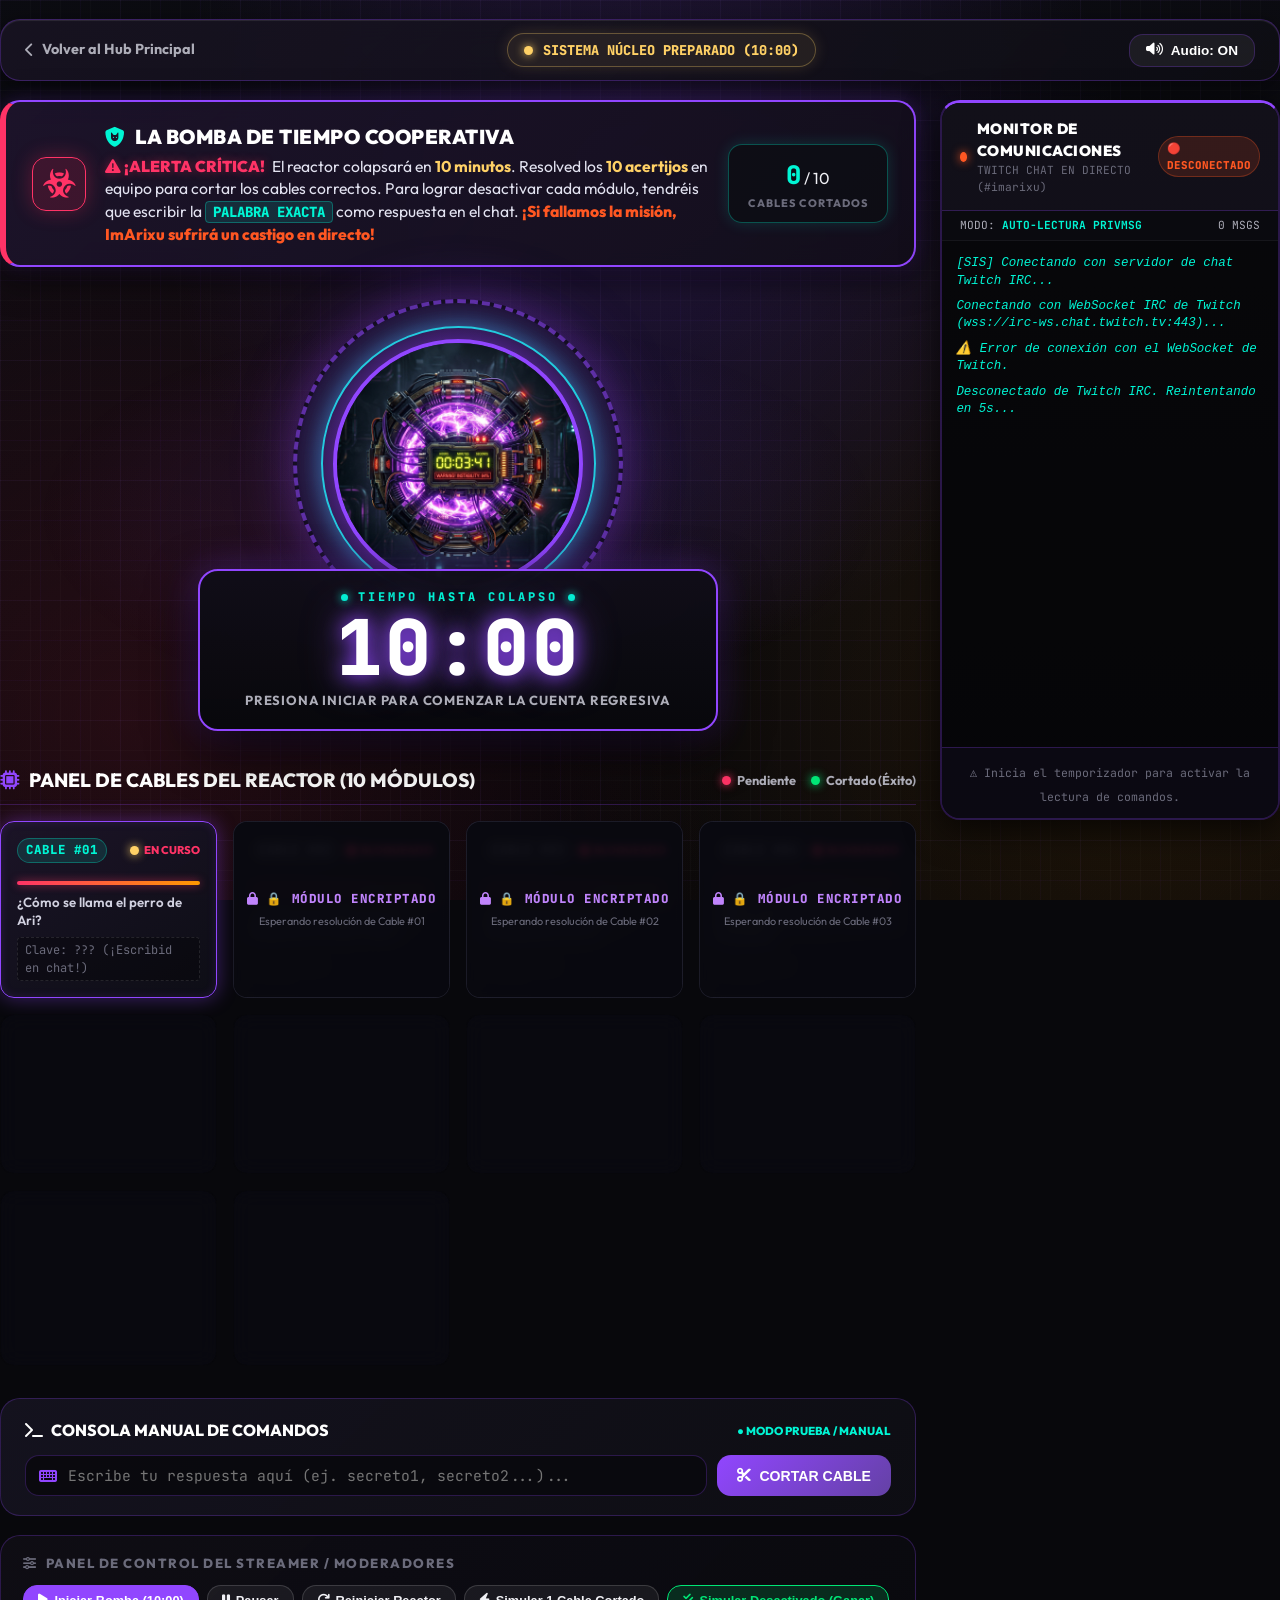
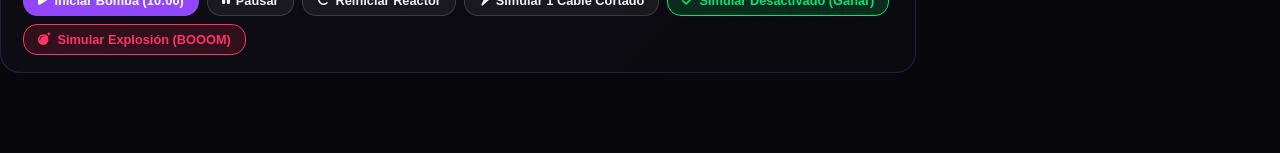
==== commit 31cadbe3: "Especial-Ari Dia 1" ====
--- a/dia1.html
+++ b/dia1.html
@@ -4,12 +4,12 @@
   <meta charset="UTF-8">
   <meta name="viewport" content="width=device-width, initial-scale=1.0">
   <title>Día 1: La Bomba de Tiempo Cooperativa | Especiales ImArixu</title>
-  <meta name="description" content="Minijuego en vivo Día 1: La Bomba de Tiempo Cooperativa. El chat de ImArixu debe desactivar la bomba ingresando comandos en tiempo récord.">
+  <meta name="description" content="Día 1: La Bomba de Tiempo Cooperativa. Desactiva los 15 cables del reactor en vivo a través del chat de Twitch de ImArixu antes de que se agote el tiempo.">
   <link rel="stylesheet" href="styles/main.css">
   <link rel="stylesheet" href="styles/dia1.css">
-  <link rel="stylesheet" href="https://cdnjs.cloudflare.com/ajax/libs/font-awesome/6.4.0/css/all.min.css">
+  <link rel="stylesheet" href="https://cdnjs.cloudflare.com/ajax/libs/font-awesome/6.5.1/css/all.min.css" crossorigin="anonymous" referrerpolicy="no-referrer" />
 </head>
-<body>
+<body class="bomb-theme">
 
   <main class="container dia1-container">
 
@@ -20,142 +20,214 @@
       </a>
 
       <div class="dia1-status-pill" id="statusPill">
-        <span>⚡</span> SISTEMA NÚCLEO PREPARADO
+        <span class="status-led blink"></span>
+        <span id="statusPillText">SISTEMA NÚCLEO PREPARADO (10:00)</span>
       </div>
 
       <div class="topbar-actions">
-        <button class="btn-audio-toggle" id="btnAudioToggle">
+        <button class="btn-audio-toggle" id="btnAudioToggle" title="Activar/Desactivar sonido">
           <i class="fas fa-volume-up"></i> Audio: ON
         </button>
       </div>
     </header>
 
-    <!-- Giant Bomb / Energy Core Reactor Centerpiece -->
-    <section class="bomb-reactor-wrapper">
-      <div class="reactor-ring-outer">
-        <div class="reactor-ring-inner"></div>
-        <img src="assets/bomb_core.jpg" alt="Nuclear Energy Bomb Core" class="bomb-core-image">
-        <canvas id="particleCanvas"></canvas>
-      </div>
-
-      <!-- HUD Giant Digital Timer -->
-      <div class="timer-hud-card">
-        <div class="timer-hud-label">SISTEMA DE AUTODESTRUCCIÓN</div>
-        <div class="timer-digits" id="timerDigits">01:00</div>
-        <div class="timer-status-msg" id="timerStatus">PRESIONA INICIAR PARA COMENZAR</div>
-      </div>
-    </section>
-
-    <!-- Challenge Panel & Twitch Simulated Chat -->
-    <section class="challenge-section">
-
-      <!-- Challenge Card -->
-      <div class="challenge-card">
-        <div>
-          <h3 class="challenge-title">
-            <i class="fas fa-shield-alt" style="color: var(--twitch-neon-cyan);"></i> 
-            DESAFÍO ACTIVO DEL CHAT
-          </h3>
-          <p class="challenge-desc" id="challengeDesc">
-            Lograd que el chat o tú escriban la palabra clave <strong>'DEFUSE'</strong> para desactivar la bomba antes de que expire el tiempo.
-          </p>
-
-          <div class="challenge-target-box">
-            <div class="target-text" id="targetText">PALABRA CLAVE: DEFUSE</div>
-          </div>
-
-          <!-- Animated Progress Bar -->
-          <div class="defuse-progress-wrapper">
-            <div class="progress-header">
-              <span>PROGRESO DE DESACTIVACIÓN</span>
-              <span id="defuseCountText">0 / 50 (0%)</span>
-            </div>
-            <div class="progress-bar-track">
-              <div class="progress-bar-fill" id="defuseProgressFill"></div>
-            </div>
-          </div>
-        </div>
-
-        <!-- Simulated Chat Input Form -->
-        <form class="input-defuse-form" id="defuseForm">
-          <input 
-            type="text" 
-            class="defuse-input" 
-            id="defuseInput" 
-            placeholder="Escribe DEFUSE aquí..." 
-            autocomplete="off"
-            required
-          >
-          <button type="submit" class="btn-defuse-submit">
-            <i class="fas fa-paper-plane"></i> ENVIAR
-          </button>
-        </form>
-      </div>
-
-      <!-- Simulated Real-time Twitch Chat Box -->
-      <div class="chat-sim-card">
-        <div class="chat-sim-header">
-          <div class="chat-sim-title">
-            <i class="fab fa-twitch" style="color: var(--twitch-purple);"></i> CHAT EN DIRECTO IMARIXU
-          </div>
-          <span style="font-size: 0.75rem; color: var(--twitch-neon-cyan); font-weight: 700;">● CONECTADO</span>
-        </div>
-
-        <div class="chat-messages-container" id="chatMessagesContainer">
-          <div class="chat-msg-line" style="--msg-color: #9146FF;">
-            <span class="chat-badge-icon">SYS</span>
-            <span class="chat-username" style="color: #9146FF;">Sistema:</span>
-            <span class="chat-text">¡Bienvenido a la Bomba de Tiempo Cooperativa! Escribid DEFUSE en el chat.</span>
-          </div>
-        </div>
-      </div>
-
-    </section>
-
-    <!-- Streamer & Moderator Control Tools Panel -->
-    <section class="streamer-control-panel">
-      <div class="control-panel-title">
-        <i class="fas fa-sliders-h"></i> PANEL DE CONTROL DEL STREAMER / MODS
-      </div>
-      <div class="control-btns-row">
-        <button class="btn-ctrl primary" id="btnStartTimer">
-          <i class="fas fa-play"></i> Iniciar Bomba (60s)
-        </button>
-        <button class="btn-ctrl" id="btnPauseTimer">
-          <i class="fas fa-pause"></i> Pausar
-        </button>
-        <button class="btn-ctrl" id="btnResetTimer">
-          <i class="fas fa-redo"></i> Reiniciar Core
-        </button>
-        <button class="btn-ctrl" id="btnAddTime">
-          <i class="fas fa-plus"></i> +15s (Sub Reward)
-        </button>
-        <button class="btn-ctrl" id="btnSpamChat">
-          <i class="fas fa-bolt"></i> Simular Spam Chat (+10)
-        </button>
-        <button class="btn-ctrl" id="btnToggleMath">
-          <i class="fas fa-calculator"></i> Modo Acertijo Matemático
-        </button>
-      </div>
-    </section>
+    <!-- Main Layout Grid: 75% Left Main / 25% Right Live Chat Sidebar -->
+    <div class="dia1-layout-grid">
+
+      <!-- LEFT / CENTER COLUMN (Reactor Core & 15 Cables Grid) -->
+      <div class="dia1-main-col">
+
+        <!-- Instruction Panel Banner -->
+        <section class="instruction-banner-card">
+          <div class="instruction-icon-wrapper">
+            <i class="fas fa-biohazard"></i>
+          </div>
+          <div class="instruction-content">
+            <h2 class="instruction-title">
+              <i class="fas fa-shield-cat"></i> LA BOMBA DE TIEMPO COOPERATIVA
+            </h2>
+            <p class="instruction-text">
+              <span class="highlight-alert"><i class="fas fa-exclamation-triangle"></i> ¡ALERTA CRÍTICA!</span> 
+              El reactor colapsará en <strong>10 minutos</strong>. Resolved los <strong>10 acertijos</strong> en equipo para cortar los cables correctos. 
+              Para lograr desactivar cada módulo, tendréis que escribir la <span class="highlight-keyword">PALABRA EXACTA</span> como respuesta en el chat. 
+              <span class="highlight-penalty">¡Si fallamos la misión, ImArixu sufrirá un castigo en directo!</span>
+            </p>
+          </div>
+          <div class="instruction-counter-badge" id="cablesCounterBadge">
+            <span class="count-num" id="completedCablesCount">0</span> / 10
+            <span class="count-label">CABLES CORTADOS</span>
+          </div>
+        </section>
+
+        <!-- Giant Bomb / Energy Core Reactor Centerpiece -->
+        <section class="bomb-reactor-wrapper">
+          <div class="circuit-backdrop-lines"></div>
+
+          <!-- Energy Core Visual -->
+          <div class="reactor-ring-outer" id="reactorRingOuter">
+            <div class="reactor-ring-inner"></div>
+            <img src="assets/bomb_core.jpg" alt="Nuclear Energy Bomb Core" class="bomb-core-image" id="bombCoreImg">
+            <canvas id="particleCanvas"></canvas>
+          </div>
+
+          <!-- Giant Digital HUD Clock (Starts at 10:00) -->
+          <div class="timer-hud-card" id="timerHudCard">
+            <div class="timer-hud-header">
+              <span class="hud-led-dot"></span>
+              <span class="timer-hud-label">TIEMPO HASTA COLAPSO</span>
+              <span class="hud-led-dot"></span>
+            </div>
+            <div class="timer-digits" id="timerDigits">10:00</div>
+            <div class="timer-status-msg" id="timerStatus">PRESIONA INICIAR PARA COMENZAR LA CUENTA REGRESIVA</div>
+          </div>
+        </section>
+
+        <!-- 10 Cables / Modules Section Grid -->
+        <section class="cables-section">
+          <div class="cables-header">
+            <h3 class="cables-title">
+              <i class="fas fa-microchip" style="color: var(--twitch-purple);"></i> 
+              PANEL DE CABLES DEL REACTOR (10 MÓDULOS)
+            </h3>
+            <div class="cables-legend">
+              <span class="legend-item legend-pending"><span class="led-dot red"></span> Pendiente</span>
+              <span class="legend-item legend-cut"><span class="led-dot green"></span> Cortado (Éxito)</span>
+            </div>
+          </div>
+
+          <!-- Grid of 15 Modules (Hydrated by JS) -->
+          <div class="cables-grid" id="cablesGrid">
+            <!-- 15 Cable Modules rendered here dynamically -->
+          </div>
+        </section>
+
+        <!-- Discrete Manual Command Form & Streamer Tools -->
+        <section class="manual-input-section">
+          <div class="chat-input-card">
+            <div class="chat-input-header">
+              <h4 class="chat-input-title">
+                <i class="fas fa-terminal"></i> CONSOLA MANUAL DE COMANDOS
+              </h4>
+              <span class="chat-status-indicator">● MODO PRUEBA / MANUAL</span>
+            </div>
+            <form class="defuse-form" id="defuseForm">
+              <div class="input-glow-wrapper">
+                <i class="fas fa-keyboard input-icon"></i>
+                <input 
+                  type="text" 
+                  class="defuse-input" 
+                  id="defuseInput" 
+                  placeholder="Escribe tu respuesta aquí (ej. secreto1, secreto2...)..." 
+                  autocomplete="off"
+                >
+              </div>
+              <button type="submit" class="btn-defuse-submit">
+                <i class="fas fa-cut"></i> CORTAR CABLE
+              </button>
+            </form>
+          </div>
+
+          <!-- Streamer & Moderator Controls -->
+          <div class="streamer-control-panel">
+            <div class="control-panel-title">
+              <i class="fas fa-sliders-h"></i> PANEL DE CONTROL DEL STREAMER / MODERADORES
+            </div>
+            <div class="control-btns-row">
+              <button class="btn-ctrl primary" id="btnStartTimer">
+                <i class="fas fa-play"></i> Iniciar Bomba (10:00)
+              </button>
+              <button class="btn-ctrl" id="btnPauseTimer">
+                <i class="fas fa-pause"></i> Pausar
+              </button>
+              <button class="btn-ctrl" id="btnResetTimer">
+                <i class="fas fa-redo"></i> Reiniciar Reactor
+              </button>
+              <button class="btn-ctrl" id="btnCutNext">
+                <i class="fas fa-bolt"></i> Simular 1 Cable Cortado
+              </button>
+              <button class="btn-ctrl success-btn" id="btnSimulateWin">
+                <i class="fas fa-check-double"></i> Simular Desactivado (Ganar)
+              </button>
+              <button class="btn-ctrl danger" id="btnSimulateBoom">
+                <i class="fas fa-bomb"></i> Simular Explosión (BOOOM)
+              </button>
+            </div>
+          </div>
+        </section>
+
+      </div>
+
+      <!-- RIGHT SIDEBAR COLUMN: MONITOR DE COMUNICACIONES (TWITCH WEBSOCKET CHAT) -->
+      <aside class="dia1-sidebar-col">
+        <div class="communications-monitor">
+          <div class="monitor-header">
+            <div class="monitor-title-box">
+              <span class="monitor-led" id="monitorLed"></span>
+              <div>
+                <h3 class="monitor-title">MONITOR DE COMUNICACIONES</h3>
+                <span class="monitor-subtitle">TWITCH CHAT EN DIRECTO (#imarixu)</span>
+              </div>
+            </div>
+            <span class="ws-badge" id="wsStatusBadge">CONECTANDO...</span>
+          </div>
+
+          <div class="terminal-info-bar">
+            <span>MODO: <strong style="color: var(--twitch-neon-cyan);">AUTO-LECTURA PRIVMSG</strong></span>
+            <span id="wsMsgCounter">0 MSGS</span>
+          </div>
+
+          <!-- Live Terminal Chat Feed -->
+          <div class="terminal-chat-messages" id="liveChatMessages">
+            <div class="terminal-line sys">
+              <span class="terminal-timestamp">[SIS]</span> Conectando con servidor de chat Twitch IRC...
+            </div>
+          </div>
+
+          <div class="terminal-footer">
+            <span class="terminal-status-text" id="terminalStatusText">
+              ⚠️ Inicia el temporizador para activar la lectura de comandos.
+            </span>
+          </div>
+        </div>
+      </aside>
+
+    </div>
 
   </main>
 
-  <!-- OVERLAY A: Defusal Success Overlay Screen -->
+  <!-- OVERLAY A: Defusal Success Overlay Screen (RNG Rewards & Hero Squad) -->
   <div class="success-overlay" id="successOverlay">
     <div class="success-card">
-      <div style="font-size: 3.5rem; color: var(--twitch-green); margin-bottom: 0.5rem;">
-        <i class="fas fa-check-circle"></i>
+      <div class="success-icon-wrapper">
+        <i class="fas fa-shield-check"></i>
       </div>
       <h1 class="success-title">¡BOMBA DESACTIVADA!</h1>
-      <p style="font-size: 1.2rem; color: #FFF; margin-bottom: 1.5rem;">
-        El chat ha demostrado una coordinación legendaria. ¡El directo de ImArixu está completamente a salvo!
+      <p class="success-subtitle">
+        ¡Los 15 cables han sido cortados con éxito! El chat de ImArixu ha salvado el directo en un tiempo récord.
       </p>
-      <div style="background: rgba(0, 230, 118, 0.1); border: 1px solid var(--twitch-green); padding: 1rem; border-radius: var(--radius-md); margin-bottom: 1.5rem;">
-        <strong style="color: var(--twitch-green);">RECOMPENSA DE STREAM:</strong> +500 Bitz de la comunidad & Inmunidad de castigo por 1 hora.
-      </div>
-      <button class="btn-ctrl primary" id="btnResetFromSuccess" style="margin: 0 auto; padding: 12px 28px; font-size: 1rem;">
-        <i class="fas fa-redo"></i> Jugar Otra Ronda
+
+      <!-- Requirement 3: Random RNG Reward Box -->
+      <div class="rng-reward-box" id="rngRewardBox">
+        <div class="reward-tag-header" id="rngRewardTag">
+          <i class="fas fa-dice"></i> RECOMPENSA ALEATORIA OBTENIDA (RNG)
+        </div>
+        <div class="reward-main-text" id="rngRewardText">
+          🎁 Cargando recompensa aleatoria...
+        </div>
+      </div>
+
+      <!-- Squad of Heroes List -->
+      <div class="heroes-squad-container">
+        <div class="squad-title">
+          <i class="fas fa-users-viewfinder"></i> ESCUADRÓN DE HÉROES (DESACTIVADORES)
+        </div>
+        <div class="heroes-chips-grid" id="heroesSquadList">
+          <!-- JS injects defuser heroes chips here -->
+        </div>
+      </div>
+
+      <button class="btn-ctrl primary" id="btnResetFromSuccess" style="margin: 1.5rem auto 0; padding: 12px 30px; font-size: 1rem;">
+        <i class="fas fa-redo"></i> Jugar Otra Ronda (10:00)
       </button>
     </div>
   </div>
@@ -167,23 +239,24 @@
         <i class="fas fa-bomb"></i>
       </div>
       <h1 class="boom-title">¡BOOOOOOM!</h1>
-      <p style="font-size: 1.1rem; color: #FFB3C1;">
-        El núcleo de energía ha colapsado. Se ha activado la penalización inmediata para la streamer.
+      <h2 class="boom-subtitle">CASTIGO ACTIVADO</h2>
+      <p style="font-size: 1.05rem; color: #FFB3C1; margin-bottom: 1.2rem;">
+        El tiempo de 10 minutos se ha agotado. El reactor colapsó antes de cortar los 15 cables.
       </p>
 
       <div class="boom-penalty-box">
-        <div class="penalty-label">PENALIZACIÓN ASIGNADA A IMARIXU</div>
+        <div class="penalty-label"><i class="fas fa-exclamation-triangle"></i> PENALIZACIÓN OBLIGATORIA PARA IMARIXU</div>
         <div class="penalty-text" id="penaltyText">
-          ¡BOOOM! Penalización activada: ImArixu debe tirar todo su inventario / Jugar sin sonido.
+          ¡BOOOM! ImArixu debe tirar todo su inventario o jugar sin sonido durante 15 minutos.
         </div>
       </div>
 
       <div style="display: flex; gap: 12px; justify-content: center; flex-wrap: wrap;">
         <button class="btn-ctrl danger" id="btnRerollPenalty" style="padding: 10px 20px;">
-          <i class="fas fa-dice"></i> Cambiar Castigo (Ruleta)
+          <i class="fas fa-dice"></i> Girar Ruleta de Castigos
         </button>
         <button class="btn-ctrl primary" id="btnResetFromBoom" style="padding: 10px 20px;">
-          <i class="fas fa-redo"></i> Reiniciar Bomba
+          <i class="fas fa-redo"></i> Reiniciar Bomba (10:00)
         </button>
       </div>
     </div>
--- a/styles/dia1.css
+++ b/styles/dia1.css
@@ -1,29 +1,63 @@
 /* ==========================================================================
    DÍA 1: LA BOMBA DE TIEMPO COOPERATIVA - STYLES
+   Theme: Explosive Reactor, Brushed Dark Metal, Neon Circuit Cables & LEDs
+   Features: 2-Column Split, Right Sidebar Twitch WS Monitor, Heroes Badges, RNG Rewards,
+             SEQUENTIAL DECRYPTION REVEAL SYSTEM (3.0s Dramatic Keyframe Animation)
    ========================================================================== */
 
-/* Main Layout for Day 1 */
+/* Page Background & Brushed Metal Texture Theme */
+body.bomb-theme {
+  background-color: #08080c;
+  background-image: 
+    radial-gradient(circle at 50% 20%, rgba(145, 70, 255, 0.18) 0%, transparent 50%),
+    radial-gradient(circle at 10% 80%, rgba(255, 51, 85, 0.12) 0%, transparent 45%),
+    radial-gradient(circle at 90% 80%, rgba(255, 152, 0, 0.1) 0%, transparent 45%),
+    linear-gradient(180deg, rgba(12, 12, 18, 0.95) 0%, rgba(6, 6, 9, 0.98) 100%);
+  background-attachment: fixed;
+  min-height: 100vh;
+  position: relative;
+}
+
+/* Metal Grid Overlay */
+body.bomb-theme::after {
+  content: '';
+  position: fixed;
+  top: 0;
+  left: 0;
+  width: 100vw;
+  height: 100vh;
+  background-image: 
+    linear-gradient(90deg, rgba(255, 255, 255, 0.02) 1px, transparent 1px),
+    linear-gradient(rgba(255, 255, 255, 0.02) 1px, transparent 1px);
+  background-size: 30px 30px;
+  pointer-events: none;
+  z-index: 0;
+}
+
+/* Container Layout */
 .dia1-container {
-  min-height: calc(100vh - 80px);
-  padding: 2rem 0;
+  min-height: calc(100vh - 60px);
+  padding: 1.2rem 0 3rem;
   display: flex;
   flex-direction: column;
   align-items: center;
   position: relative;
-}
-
-/* Day 1 Top Bar */
+  z-index: 1;
+}
+
+/* Top Navigation Bar */
 .dia1-topbar {
   width: 100%;
   display: flex;
   justify-content: space-between;
   align-items: center;
-  margin-bottom: 2rem;
-  background: var(--bg-card);
-  padding: 1rem 1.5rem;
+  margin-bottom: 1.2rem;
+  background: linear-gradient(135deg, rgba(25, 20, 35, 0.85) 0%, rgba(14, 14, 20, 0.95) 100%);
+  padding: 0.8rem 1.5rem;
   border-radius: var(--radius-lg);
-  border: 1px solid var(--border-color);
-  backdrop-filter: blur(12px);
+  border: 1px solid rgba(145, 70, 255, 0.3);
+  box-shadow: 0 8px 30px rgba(0, 0, 0, 0.5), inset 0 1px 1px rgba(255, 255, 255, 0.1);
+  backdrop-filter: blur(14px);
 }
 
 .btn-back-hub {
@@ -44,26 +78,55 @@
 
 .dia1-status-pill {
   font-family: var(--font-mono);
-  font-size: 0.8rem;
+  font-size: 0.85rem;
   font-weight: 800;
   color: var(--twitch-neon-yellow);
-  background: rgba(255, 209, 102, 0.1);
+  background: rgba(255, 209, 102, 0.08);
   border: 1px solid rgba(255, 209, 102, 0.3);
-  padding: 5px 14px;
+  padding: 6px 16px;
   border-radius: var(--radius-pill);
   display: flex;
   align-items: center;
-  gap: 8px;
+  gap: 10px;
+  box-shadow: 0 0 15px rgba(255, 209, 102, 0.15);
+  transition: all 0.4s ease;
+}
+
+.status-led {
+  width: 9px;
+  height: 9px;
+  border-radius: 50%;
+  background-color: #FFD166;
+  box-shadow: 0 0 10px #FFD166;
+}
+
+.status-led.blink {
+  animation: led-blink 1.2s infinite alternate;
+}
+
+@keyframes led-blink {
+  0% { opacity: 0.3; }
+  100% { opacity: 1; }
 }
 
 .dia1-status-pill.danger {
-  color: var(--twitch-red);
-  background: rgba(255, 51, 102, 0.15);
-  border-color: var(--twitch-red);
-  animation: pulse-red 1s infinite;
-}
-
-/* Audio & Mod Controls */
+  color: #ff3333;
+  background: rgba(255, 51, 51, 0.15);
+  border-color: #ff3333;
+  box-shadow: 0 0 20px rgba(255, 51, 51, 0.4);
+  animation: pill-pulse-red 1s infinite alternate;
+}
+
+.dia1-status-pill.danger .status-led {
+  background-color: #ff3333;
+  box-shadow: 0 0 12px #ff3333;
+}
+
+@keyframes pill-pulse-red {
+  0% { transform: scale(1); }
+  100% { transform: scale(1.03); }
+}
+
 .topbar-actions {
   display: flex;
   align-items: center;
@@ -71,50 +134,201 @@
 }
 
 .btn-audio-toggle {
-  background: rgba(255, 255, 255, 0.08);
+  background: rgba(255, 255, 255, 0.06);
   border: 1px solid var(--border-color);
   color: #FFF;
-  padding: 8px 14px;
+  padding: 8px 16px;
   border-radius: var(--radius-md);
   font-size: 0.85rem;
+  font-weight: 700;
   cursor: pointer;
   display: flex;
   align-items: center;
-  gap: 6px;
+  gap: 8px;
   transition: all 0.3s ease;
 }
 
 .btn-audio-toggle:hover {
   background: var(--twitch-purple-deep);
   border-color: var(--twitch-purple);
-}
-
-/* Giant Bomb Reactor Centerpiece */
+  box-shadow: 0 0 15px var(--twitch-purple-glow);
+}
+
+/* ==========================================================================
+   2-COLUMN LAYOUT GRID (~75% Main / 25% Sidebar Monitor)
+   ========================================================================== */
+.dia1-layout-grid {
+  width: 100%;
+  display: grid;
+  grid-template-columns: 1fr 340px;
+  gap: 1.5rem;
+  align-items: start;
+}
+
+.dia1-main-col {
+  display: flex;
+  flex-direction: column;
+  width: 100%;
+}
+
+.dia1-sidebar-col {
+  position: sticky;
+  top: 90px;
+  width: 100%;
+}
+
+/* INSTRUCTION BANNER PANEL */
+.instruction-banner-card {
+  width: 100%;
+  background: linear-gradient(135deg, rgba(30, 20, 45, 0.9) 0%, rgba(18, 14, 26, 0.95) 100%);
+  border: 2px solid var(--twitch-purple);
+  border-left: 6px solid var(--twitch-red);
+  border-radius: var(--radius-lg);
+  padding: 1.2rem 1.6rem;
+  margin-bottom: 1.5rem;
+  display: flex;
+  align-items: center;
+  justify-content: space-between;
+  gap: 1.2rem;
+  position: relative;
+  overflow: hidden;
+  box-shadow: 0 10px 35px rgba(0, 0, 0, 0.6), 0 0 20px rgba(145, 70, 255, 0.25);
+  backdrop-filter: blur(12px);
+}
+
+.instruction-icon-wrapper {
+  width: 54px;
+  height: 54px;
+  border-radius: var(--radius-md);
+  background: rgba(255, 51, 85, 0.15);
+  border: 1px solid var(--twitch-red);
+  display: flex;
+  align-items: center;
+  justify-content: center;
+  font-size: 1.8rem;
+  color: var(--twitch-red);
+  box-shadow: 0 0 20px rgba(255, 51, 85, 0.3);
+  flex-shrink: 0;
+}
+
+.instruction-content {
+  flex: 1;
+}
+
+.instruction-title {
+  font-size: 1.25rem;
+  font-weight: 900;
+  color: #FFF;
+  margin-bottom: 0.2rem;
+  letter-spacing: 0.5px;
+  display: flex;
+  align-items: center;
+  gap: 10px;
+}
+
+.instruction-title i {
+  color: var(--twitch-neon-cyan);
+}
+
+.instruction-text {
+  font-size: 0.98rem;
+  color: #E2E2F0;
+  line-height: 1.45;
+}
+
+.instruction-text strong {
+  color: var(--twitch-neon-yellow);
+}
+
+.highlight-alert {
+  color: var(--twitch-red);
+  font-weight: 900;
+  text-shadow: 0 0 10px rgba(255, 51, 85, 0.4);
+  display: inline-block;
+  margin-right: 4px;
+}
+
+.highlight-keyword {
+  color: var(--twitch-neon-cyan);
+  background: rgba(0, 245, 212, 0.12);
+  border: 1px solid rgba(0, 245, 212, 0.3);
+  padding: 1px 7px;
+  border-radius: 4px;
+  font-weight: 800;
+  font-family: var(--font-mono);
+  font-size: 0.88rem;
+}
+
+.highlight-penalty {
+  color: #FF5722;
+  font-weight: 800;
+}
+
+.instruction-counter-badge {
+  background: rgba(14, 14, 20, 0.85);
+  border: 1px solid rgba(0, 245, 212, 0.3);
+  border-radius: var(--radius-md);
+  padding: 0.7rem 1.2rem;
+  text-align: center;
+  box-shadow: 0 0 15px rgba(0, 245, 212, 0.15);
+  flex-shrink: 0;
+}
+
+.count-num {
+  font-family: var(--font-mono);
+  font-size: 1.6rem;
+  font-weight: 900;
+  color: var(--twitch-neon-cyan);
+  display: inline-block;
+}
+
+.count-label {
+  display: block;
+  font-size: 0.68rem;
+  font-weight: 800;
+  color: var(--text-dim);
+  text-transform: uppercase;
+  letter-spacing: 1px;
+}
+
+/* ==========================================================================
+   REACTOR & GIANT DIGITAL TIMER
+   ========================================================================== */
 .bomb-reactor-wrapper {
   position: relative;
   width: 100%;
-  max-width: 580px;
-  margin: 1rem auto 2.5rem;
+  margin: 0.5rem auto 2.2rem;
   display: flex;
   flex-direction: column;
   align-items: center;
   justify-content: center;
 }
 
-/* Multi-Ring Energy Aura */
+.circuit-backdrop-lines {
+  position: absolute;
+  width: 100%;
+  height: 100%;
+  top: 0;
+  left: 0;
+  background: radial-gradient(ellipse at center, rgba(145, 70, 255, 0.12) 0%, transparent 65%);
+  pointer-events: none;
+  z-index: 0;
+}
+
 .reactor-ring-outer {
   position: relative;
-  width: 380px;
-  height: 380px;
+  width: 330px;
+  height: 330px;
   border-radius: 50%;
-  background: radial-gradient(circle, rgba(145, 70, 255, 0.2) 0%, rgba(14, 14, 18, 0.9) 70%);
-  border: 4px dashed rgba(145, 70, 255, 0.5);
+  background: radial-gradient(circle, rgba(145, 70, 255, 0.25) 0%, rgba(10, 10, 15, 0.95) 75%);
+  border: 4px dashed rgba(145, 70, 255, 0.6);
   display: flex;
   align-items: center;
   justify-content: center;
-  box-shadow: 0 0 50px rgba(145, 70, 255, 0.3), inset 0 0 30px rgba(145, 70, 255, 0.2);
-  animation: rotate-ring 30s linear infinite;
-  transition: all 0.5s ease;
+  box-shadow: 0 0 60px rgba(145, 70, 255, 0.35), inset 0 0 40px rgba(145, 70, 255, 0.2);
+  animation: rotate-ring 35s linear infinite;
+  transition: all 0.6s cubic-bezier(0.165, 0.84, 0.44, 1);
+  z-index: 1;
 }
 
 @keyframes rotate-ring {
@@ -124,12 +338,12 @@
 
 .reactor-ring-inner {
   position: absolute;
-  width: 320px;
-  height: 320px;
+  width: 275px;
+  height: 275px;
   border-radius: 50%;
   border: 2px solid var(--twitch-neon-cyan);
-  box-shadow: 0 0 20px rgba(0, 245, 212, 0.4);
-  animation: rotate-ring-reverse 15s linear infinite;
+  box-shadow: 0 0 25px rgba(0, 245, 212, 0.5);
+  animation: rotate-ring-reverse 18s linear infinite;
 }
 
 @keyframes rotate-ring-reverse {
@@ -139,15 +353,15 @@
 
 .bomb-core-image {
   position: absolute;
-  width: 290px;
-  height: 290px;
+  width: 250px;
+  height: 250px;
   border-radius: 50%;
   object-fit: cover;
   border: 4px solid var(--twitch-purple);
-  filter: drop-shadow(0 0 25px rgba(145, 70, 255, 0.7));
-}
-
-/* Digital Canvas Overlay for Sparks */
+  filter: drop-shadow(0 0 30px rgba(145, 70, 255, 0.8));
+  transition: filter 0.5s ease;
+}
+
 #particleCanvas {
   position: absolute;
   top: 0;
@@ -158,167 +372,560 @@
   z-index: 2;
 }
 
-/* Giant Timer Display HUD */
+/* Giant Timer Display HUD Card */
 .timer-hud-card {
   position: relative;
   z-index: 10;
-  background: rgba(10, 10, 15, 0.9);
+  background: linear-gradient(180deg, rgba(16, 14, 24, 0.95) 0%, rgba(8, 8, 12, 0.98) 100%);
   border: 2px solid var(--twitch-purple);
   border-radius: var(--radius-lg);
-  padding: 1.2rem 2.5rem;
+  padding: 1.1rem 2.8rem;
   margin-top: -60px;
   text-align: center;
-  box-shadow: 0 10px 40px rgba(0, 0, 0, 0.8), 0 0 25px var(--twitch-purple-glow);
-  backdrop-filter: blur(15px);
-  width: 340px;
+  box-shadow: 0 15px 50px rgba(0, 0, 0, 0.85), 0 0 35px var(--twitch-purple-glow);
+  backdrop-filter: blur(16px);
+  min-width: 340px;
+  transition: all 0.4s ease;
+}
+
+.timer-hud-header {
+  display: flex;
+  align-items: center;
+  justify-content: center;
+  gap: 10px;
+  margin-bottom: 0.2rem;
+}
+
+.hud-led-dot {
+  width: 7px;
+  height: 7px;
+  border-radius: 50%;
+  background: var(--twitch-neon-cyan);
+  box-shadow: 0 0 8px var(--twitch-neon-cyan);
 }
 
 .timer-hud-label {
   font-family: var(--font-mono);
   font-size: 0.75rem;
+  font-weight: 800;
   color: var(--twitch-neon-cyan);
   letter-spacing: 3px;
   text-transform: uppercase;
-  margin-bottom: 0.2rem;
 }
 
 .timer-digits {
   font-family: var(--font-mono);
-  font-size: 4.2rem;
+  font-size: 4.8rem;
   font-weight: 900;
   line-height: 1;
-  color: #FFF;
-  text-shadow: 0 0 20px var(--twitch-purple), 0 0 40px var(--twitch-purple);
-  letter-spacing: 2px;
-  transition: color 0.3s ease, text-shadow 0.3s ease;
-}
-
-.timer-digits.critical {
-  color: var(--twitch-red);
-  text-shadow: 0 0 25px var(--twitch-red), 0 0 50px var(--twitch-red);
-  animation: timer-flash 0.5s infinite alternate;
-}
-
-@keyframes timer-flash {
-  0% { opacity: 1; transform: scale(1); }
-  100% { opacity: 0.85; transform: scale(1.03); }
+  color: #FFFFFF;
+  text-shadow: 0 0 20px var(--twitch-purple), 0 0 40px var(--twitch-purple-dark);
+  letter-spacing: 3px;
+  transition: color 0.4s ease, text-shadow 0.4s ease, transform 0.3s ease;
+  margin: 0.2rem 0;
+}
+
+.timer-digits.warning-alert {
+  color: #ff3333 !important;
+  text-shadow: 0 0 25px #ff3333, 0 0 50px rgba(255, 51, 51, 0.9), 0 0 75px #ff0000 !important;
+  animation: timer-pulse-heartbeat 0.9s infinite ease-in-out !important;
+}
+
+@keyframes timer-pulse-heartbeat {
+  0% { transform: scale(1); filter: brightness(1); }
+  14% { transform: scale(1.07); filter: brightness(1.3); }
+  28% { transform: scale(1); filter: brightness(1); }
+  42% { transform: scale(1.05); filter: brightness(1.2); }
+  70% { transform: scale(1); filter: brightness(1); }
+  100% { transform: scale(1); filter: brightness(1); }
+}
+
+.timer-hud-card.warning-card-border {
+  border-color: #ff3333 !important;
+  box-shadow: 0 15px 50px rgba(0, 0, 0, 0.9), 0 0 45px rgba(255, 51, 51, 0.6) !important;
 }
 
 .timer-status-msg {
-  font-size: 0.85rem;
+  font-size: 0.82rem;
   font-weight: 700;
   color: var(--text-muted);
-  margin-top: 0.4rem;
-  letter-spacing: 1px;
-}
-
-/* Challenge Section & Progress Bar */
-.challenge-section {
-  width: 100%;
-  max-width: 900px;
+  letter-spacing: 0.8px;
+  margin-top: 0.3rem;
+}
+
+body.alarm-active {
+  animation: alarm-bg-pulse 1.2s infinite alternate;
+}
+
+body.alarm-active .reactor-ring-outer {
+  border-color: #ff3333 !important;
+  box-shadow: 0 0 80px rgba(255, 51, 51, 0.7) !important;
+}
+
+body.alarm-active .bomb-core-image {
+  filter: drop-shadow(0 0 40px #ff3333) hue-rotate(-50deg) !important;
+}
+
+@keyframes alarm-bg-pulse {
+  0% { background-color: #08080c; }
+  100% { background-color: #22030a; }
+}
+
+/* ==========================================================================
+   REQUIREMENT 1 & 2: SEQUENTIAL MODULE STATES & DRAMATIC DECRYPTION ANIMATION
+   ========================================================================== */
+.cables-section {
+  width: 100%;
+  margin-bottom: 2rem;
+}
+
+.cables-header {
+  display: flex;
+  justify-content: space-between;
+  align-items: center;
+  margin-bottom: 1rem;
+  border-bottom: 1px solid rgba(145, 70, 255, 0.25);
+  padding-bottom: 0.6rem;
+  flex-wrap: wrap;
+  gap: 10px;
+}
+
+.cables-title {
+  font-size: 1.2rem;
+  font-weight: 800;
+  color: #FFF;
+  display: flex;
+  align-items: center;
+  gap: 10px;
+}
+
+.cables-legend {
+  display: flex;
+  gap: 15px;
+  font-size: 0.8rem;
+  font-weight: 700;
+}
+
+.legend-item {
+  display: flex;
+  align-items: center;
+  gap: 6px;
+  color: var(--text-muted);
+}
+
+.led-dot {
+  width: 9px;
+  height: 9px;
+  border-radius: 50%;
+  display: inline-block;
+}
+
+.led-dot.red { background-color: #FF3366; box-shadow: 0 0 8px #FF3366; }
+.led-dot.green { background-color: #00E676; box-shadow: 0 0 10px #00E676; }
+.led-dot.yellow { background-color: #FFD166; box-shadow: 0 0 10px #FFD166; }
+.led-dot.cyan { background-color: #00F5D4; box-shadow: 0 0 10px #00F5D4; }
+
+.cables-grid {
   display: grid;
-  grid-template-columns: 1fr 1fr;
-  gap: 1.5rem;
-  margin-bottom: 3rem;
-}
-
-.challenge-card {
-  background: var(--bg-card);
-  border: 1px solid var(--border-color);
-  border-radius: var(--radius-lg);
-  padding: 1.5rem;
-  backdrop-filter: blur(12px);
+  grid-template-columns: repeat(auto-fill, minmax(210px, 1fr));
+  gap: 1rem;
+}
+
+/* BASE CABLE CARD */
+.cable-card {
+  background: linear-gradient(145deg, rgba(20, 20, 28, 0.85) 0%, rgba(12, 12, 18, 0.95) 100%);
+  border: 1px solid rgba(255, 51, 85, 0.3);
+  border-radius: var(--radius-md);
+  padding: 1rem;
+  position: relative;
+  overflow: hidden;
   display: flex;
   flex-direction: column;
   justify-content: space-between;
-}
-
-.challenge-title {
-  font-size: 1.2rem;
-  font-weight: 800;
-  color: #FFF;
-  display: flex;
-  align-items: center;
-  gap: 10px;
-  margin-bottom: 0.8rem;
-}
-
-.challenge-desc {
-  font-size: 0.95rem;
-  color: var(--text-muted);
-  margin-bottom: 1.2rem;
-}
-
-.challenge-target-box {
-  background: rgba(14, 14, 18, 0.7);
-  border: 1px solid var(--border-color);
-  padding: 0.8rem 1rem;
-  border-radius: var(--radius-md);
-  margin-bottom: 1rem;
-}
-
-.target-text {
-  font-family: var(--font-mono);
-  font-size: 1.1rem;
-  font-weight: 800;
-  color: var(--twitch-neon-yellow);
-}
-
-/* Animated Progress Bar */
-.defuse-progress-wrapper {
-  margin-bottom: 1.2rem;
-}
-
-.progress-header {
+  transition: all 0.35s cubic-bezier(0.165, 0.84, 0.44, 1);
+  box-shadow: 0 6px 20px rgba(0, 0, 0, 0.4);
+  backdrop-filter: blur(10px);
+  min-height: 160px;
+}
+
+.cable-card-header {
   display: flex;
   justify-content: space-between;
-  font-size: 0.85rem;
-  font-weight: 700;
-  color: var(--text-muted);
+  align-items: center;
+  margin-bottom: 0.5rem;
+}
+
+.cable-num-tag {
+  font-family: var(--font-mono);
+  font-size: 0.78rem;
+  font-weight: 800;
+  color: #FF5722;
+  background: rgba(255, 87, 34, 0.12);
+  border: 1px solid rgba(255, 87, 34, 0.3);
+  padding: 2px 8px;
+  border-radius: var(--radius-pill);
+  letter-spacing: 1px;
+}
+
+.cable-status-led {
+  display: flex;
+  align-items: center;
+  gap: 5px;
+  font-size: 0.7rem;
+  font-weight: 800;
+  color: var(--twitch-red);
+  text-transform: uppercase;
+}
+
+.cable-wire-graphic {
+  width: 100%;
+  height: 14px;
+  margin: 0.3rem 0;
+  position: relative;
+  display: flex;
+  align-items: center;
+  justify-content: center;
+}
+
+.wire-line {
+  width: 100%;
+  height: 4px;
+  background: linear-gradient(90deg, #FF3366 0%, #FF9800 100%);
+  border-radius: 2px;
+  box-shadow: 0 0 8px rgba(255, 51, 102, 0.6);
+  transition: all 0.4s ease;
+}
+
+.cable-riddle-text {
+  font-size: 0.83rem;
+  color: #D1D1E0;
+  line-height: 1.3;
+  font-weight: 600;
+  margin-bottom: 0.5rem;
+}
+
+.cable-answer-hint {
+  font-family: var(--font-mono);
+  font-size: 0.75rem;
+  color: var(--text-dim);
+  background: rgba(0, 0, 0, 0.3);
+  padding: 3px 7px;
+  border-radius: 4px;
+  border: 1px dashed rgba(255, 255, 255, 0.1);
+}
+
+/* REQUIREMENT 1: ENCRYPTED MODULE STATE (CABLES #02 TO #10) */
+.cable-card.encrypted-card {
+  border-color: rgba(90, 90, 125, 0.25) !important;
+  background: linear-gradient(145deg, rgba(12, 12, 18, 0.95) 0%, rgba(6, 6, 10, 0.98) 100%) !important;
+  box-shadow: none !important;
+  position: relative;
+}
+
+.cable-card.encrypted-card .cable-riddle-text,
+.cable-card.encrypted-card .cable-answer-hint,
+.cable-card.encrypted-card .wire-line {
+  filter: blur(8px);
+  opacity: 0.35;
+  pointer-events: none;
+  user-select: none;
+}
+
+.cable-card.encrypted-card .cable-num-tag {
+  color: var(--text-dim) !important;
+  background: rgba(255, 255, 255, 0.05) !important;
+  border-color: rgba(255, 255, 255, 0.1) !important;
+}
+
+.encrypted-overlay {
+  position: absolute;
+  top: 0;
+  left: 0;
+  width: 100%;
+  height: 100%;
+  background: rgba(10, 10, 16, 0.88);
+  backdrop-filter: blur(4px);
+  display: flex;
+  flex-direction: column;
+  align-items: center;
+  justify-content: center;
+  padding: 0.8rem;
+  text-align: center;
+  z-index: 10;
+}
+
+.encrypted-glitch-text {
+  font-family: var(--font-mono);
+  font-size: 0.78rem;
+  font-weight: 800;
+  color: #C084FC;
+  letter-spacing: 1.5px;
+  animation: glitchFlicker 2.2s infinite alternate;
+  display: flex;
+  align-items: center;
+  gap: 6px;
+}
+
+@keyframes glitchFlicker {
+  0% { opacity: 0.4; }
+  50% { opacity: 0.9; }
+  52% { opacity: 0.3; }
+  54% { opacity: 1; }
+  100% { opacity: 0.6; }
+}
+
+.encrypted-sub {
+  font-size: 0.68rem;
+  color: var(--text-dim);
+  margin-top: 4px;
+}
+
+/* ACTIVE CURRENT CABLE STATE */
+.cable-card.active-cable {
+  border-color: var(--twitch-purple) !important;
+  background: linear-gradient(145deg, rgba(28, 22, 42, 0.9) 0%, rgba(14, 14, 22, 0.98) 100%) !important;
+  box-shadow: 0 0 20px rgba(145, 70, 255, 0.4), inset 0 0 10px rgba(145, 70, 255, 0.15) !important;
+  animation: activeCablePulse 2.5s infinite alternate;
+}
+
+@keyframes activeCablePulse {
+  0% { border-color: rgba(145, 70, 255, 0.6); box-shadow: 0 0 15px rgba(145, 70, 255, 0.3); }
+  100% { border-color: var(--twitch-neon-cyan); box-shadow: 0 0 25px rgba(0, 245, 212, 0.45); }
+}
+
+.cable-card.active-cable .cable-num-tag {
+  color: var(--twitch-neon-cyan) !important;
+  background: rgba(0, 245, 212, 0.12) !important;
+  border-color: rgba(0, 245, 212, 0.3) !important;
+}
+
+/* REQUIREMENT 2: DRAMATIC DECRYPTION REVEAL ANIMATION (3.0s KEYFRAME TRANSITION) */
+.cable-card.decrypt-reveal {
+  border-color: var(--twitch-neon-cyan) !important;
+  background: linear-gradient(145deg, rgba(20, 30, 45, 0.95) 0%, rgba(10, 16, 26, 0.98) 100%) !important;
+  box-shadow: 0 0 35px rgba(0, 245, 212, 0.6) !important;
+  position: relative;
+  overflow: hidden;
+  animation: decryptUnblur 3s cubic-bezier(0.25, 1, 0.5, 1) forwards;
+}
+
+@keyframes decryptUnblur {
+  0% {
+    filter: blur(10px);
+    opacity: 0.4;
+    border-color: #FF007A;
+  }
+  40% {
+    filter: blur(5px);
+    opacity: 0.75;
+    border-color: #FFD166;
+  }
+  100% {
+    filter: blur(0px);
+    opacity: 1;
+    border-color: var(--twitch-neon-cyan);
+  }
+}
+
+.decrypting-overlay {
+  position: absolute;
+  top: 0;
+  left: 0;
+  width: 100%;
+  height: 100%;
+  background: rgba(8, 14, 22, 0.92);
+  display: flex;
+  flex-direction: column;
+  align-items: center;
+  justify-content: center;
+  padding: 1rem;
+  z-index: 12;
+}
+
+.decrypt-scanner-line {
+  position: absolute;
+  top: 0;
+  left: 0;
+  width: 100%;
+  height: 3px;
+  background: linear-gradient(90deg, transparent, var(--twitch-neon-cyan), transparent);
+  box-shadow: 0 0 15px var(--twitch-neon-cyan);
+  animation: scanLineMove 1.5s infinite linear;
+}
+
+@keyframes scanLineMove {
+  0% { top: 0%; }
+  100% { top: 100%; }
+}
+
+.decrypt-status-title {
+  font-family: var(--font-mono);
+  font-size: 0.82rem;
+  font-weight: 900;
+  color: var(--twitch-neon-cyan);
+  letter-spacing: 1.5px;
+  margin-bottom: 0.6rem;
+  display: flex;
+  align-items: center;
+  gap: 8px;
+  text-shadow: 0 0 10px var(--twitch-neon-cyan);
+}
+
+.decrypt-progress-track {
+  width: 80%;
+  height: 6px;
+  background: rgba(255, 255, 255, 0.1);
+  border-radius: 3px;
+  overflow: hidden;
   margin-bottom: 0.4rem;
 }
 
-.progress-bar-track {
-  width: 100%;
-  height: 18px;
-  background: rgba(255, 255, 255, 0.08);
-  border-radius: var(--radius-pill);
-  overflow: hidden;
-  border: 1px solid rgba(255, 255, 255, 0.15);
-  position: relative;
-}
-
-.progress-bar-fill {
+.decrypt-progress-fill {
   height: 100%;
   width: 0%;
   background: linear-gradient(90deg, var(--twitch-purple) 0%, var(--twitch-neon-cyan) 100%);
-  border-radius: var(--radius-pill);
-  box-shadow: 0 0 15px var(--twitch-neon-cyan);
-  transition: width 0.3s cubic-bezier(0.4, 0, 0.2, 1);
-}
-
-/* Chat Input Simulation Form */
-.input-defuse-form {
-  display: flex;
+  animation: decryptFill 3s linear forwards;
+}
+
+@keyframes decryptFill {
+  0% { width: 0%; }
+  100% { width: 100%; }
+}
+
+.decrypt-subtext {
+  font-family: var(--font-mono);
+  font-size: 0.68rem;
+  color: var(--text-muted);
+  letter-spacing: 1px;
+}
+
+/* SOLVED CABLE STATE (NEON GREEN #00E676) */
+.cable-card.solved {
+  border-color: #00E676 !important;
+  background: linear-gradient(145deg, rgba(6, 35, 20, 0.95) 0%, rgba(8, 22, 14, 0.98) 100%) !important;
+  box-shadow: 0 0 25px rgba(0, 230, 118, 0.4), inset 0 0 15px rgba(0, 230, 118, 0.15) !important;
+  transform: translateY(-2px);
+}
+
+.cable-card.solved .cable-num-tag {
+  color: #00E676 !important;
+  background: rgba(0, 230, 118, 0.15) !important;
+  border-color: #00E676 !important;
+}
+
+.cable-card.solved .wire-line {
+  background: #00E676 !important;
+  box-shadow: 0 0 12px #00E676 !important;
+}
+
+.cable-card.solved .cable-answer-hint {
+  color: #00E676 !important;
+  border-color: rgba(0, 230, 118, 0.4) !important;
+  background: rgba(0, 230, 118, 0.12) !important;
+  font-weight: 800;
+}
+
+.cable-hero-badge {
+  margin-top: 0.5rem;
+  background: rgba(0, 245, 212, 0.12);
+  border: 1px solid rgba(0, 245, 212, 0.35);
+  border-radius: 6px;
+  padding: 4px 8px;
+  font-size: 0.72rem;
+  color: var(--twitch-neon-cyan);
+  font-weight: 700;
+  display: flex;
+  align-items: center;
+  gap: 6px;
+  animation: heroBadgePop 0.35s ease-out;
+}
+
+@keyframes heroBadgePop {
+  0% { transform: scale(0.9); opacity: 0; }
+  100% { transform: scale(1); opacity: 1; }
+}
+
+.cable-hero-badge strong {
+  color: #FFFFFF;
+  font-weight: 800;
+}
+
+/* MANUAL INPUT & CONTROL PANEL */
+.manual-input-section {
+  width: 100%;
+  display: flex;
+  flex-direction: column;
+  gap: 1.2rem;
+  margin-bottom: 2rem;
+}
+
+.chat-input-card {
+  background: linear-gradient(135deg, rgba(22, 20, 32, 0.9) 0%, rgba(14, 14, 20, 0.95) 100%);
+  border: 1px solid var(--border-color);
+  border-radius: var(--radius-lg);
+  padding: 1.2rem 1.5rem;
+}
+
+.chat-input-header {
+  display: flex;
+  justify-content: space-between;
+  align-items: center;
+  margin-bottom: 0.8rem;
+}
+
+.chat-input-title {
+  font-size: 1rem;
+  font-weight: 800;
+  color: #FFF;
+  display: flex;
+  align-items: center;
   gap: 8px;
 }
 
+.chat-status-indicator {
+  font-size: 0.72rem;
+  font-weight: 800;
+  color: var(--twitch-neon-cyan);
+}
+
+.defuse-form {
+  display: flex;
+  gap: 10px;
+  flex-wrap: wrap;
+}
+
+.input-glow-wrapper {
+  flex: 1;
+  position: relative;
+  display: flex;
+  align-items: center;
+  min-width: 200px;
+}
+
+.input-icon {
+  position: absolute;
+  left: 14px;
+  color: var(--twitch-purple);
+  font-size: 1rem;
+  pointer-events: none;
+}
+
 .defuse-input {
-  flex: 1;
-  background: rgba(14, 14, 18, 0.9);
-  border: 1px solid var(--border-color);
+  width: 100%;
+  background: rgba(10, 10, 14, 0.95);
+  border: 1.5px solid var(--border-color);
   color: #FFF;
-  padding: 10px 14px;
+  padding: 10px 14px 10px 42px;
   border-radius: var(--radius-md);
   font-family: var(--font-mono);
-  font-size: 0.95rem;
+  font-size: 0.92rem;
   outline: none;
-  transition: border-color 0.3s ease;
+  transition: all 0.3s ease;
 }
 
 .defuse-input:focus {
-  border-color: var(--twitch-purple);
-  box-shadow: 0 0 10px var(--twitch-purple-glow);
+  border-color: var(--twitch-neon-cyan);
+  box-shadow: 0 0 15px rgba(0, 245, 212, 0.3);
 }
 
 .btn-defuse-submit {
@@ -328,102 +935,33 @@
   padding: 10px 20px;
   border-radius: var(--radius-md);
   font-weight: 800;
+  font-size: 0.88rem;
   cursor: pointer;
+  display: inline-flex;
+  align-items: center;
+  gap: 8px;
   transition: all 0.3s ease;
 }
 
 .btn-defuse-submit:hover {
-  transform: scale(1.03);
-  box-shadow: 0 0 20px var(--twitch-purple-glow);
-}
-
-/* Simulated Twitch Chat Box */
-.chat-sim-card {
-  background: var(--bg-card);
+  transform: translateY(-2px);
+  box-shadow: 0 0 20px rgba(145, 70, 255, 0.6);
+}
+
+.streamer-control-panel {
+  background: linear-gradient(135deg, rgba(16, 14, 22, 0.85) 0%, rgba(10, 10, 15, 0.95) 100%);
   border: 1px solid var(--border-color);
   border-radius: var(--radius-lg);
-  padding: 1.5rem;
-  display: flex;
-  flex-direction: column;
-  height: 380px;
-}
-
-.chat-sim-header {
-  display: flex;
-  justify-content: space-between;
-  align-items: center;
-  padding-bottom: 0.8rem;
-  border-bottom: 1px solid var(--border-color);
-  margin-bottom: 0.8rem;
-}
-
-.chat-sim-title {
-  font-size: 1rem;
-  font-weight: 800;
-  color: #FFF;
-  display: flex;
-  align-items: center;
-  gap: 8px;
-}
-
-.chat-messages-container {
-  flex: 1;
-  overflow-y: auto;
-  display: flex;
-  flex-direction: column;
-  gap: 8px;
-  padding-right: 5px;
-}
-
-.chat-msg-line {
-  font-size: 0.88rem;
-  line-height: 1.35;
-  background: rgba(14, 14, 18, 0.5);
-  padding: 6px 10px;
-  border-radius: 6px;
-  border-left: 3px solid var(--msg-color, var(--twitch-purple));
-  animation: fadeInMsg 0.25s ease-out;
-}
-
-@keyframes fadeInMsg {
-  from { opacity: 0; transform: translateY(6px); }
-  to { opacity: 1; transform: translateY(0); }
-}
-
-.chat-username {
-  font-weight: 700;
-  color: var(--user-color, var(--twitch-neon-cyan));
-  margin-right: 6px;
-}
-
-.chat-badge-icon {
-  background: var(--twitch-purple-dark);
-  color: #FFF;
-  font-size: 0.65rem;
-  padding: 1px 5px;
-  border-radius: 3px;
-  margin-right: 4px;
-  font-weight: 800;
-}
-
-/* Streamer Control Panel (Mod Tools) */
-.streamer-control-panel {
-  width: 100%;
-  max-width: 900px;
-  background: rgba(14, 14, 20, 0.7);
-  border: 1px solid var(--border-color);
-  border-radius: var(--radius-lg);
-  padding: 1.2rem 1.5rem;
-  margin-bottom: 2rem;
+  padding: 1.1rem 1.4rem;
 }
 
 .control-panel-title {
-  font-size: 0.85rem;
+  font-size: 0.82rem;
   font-weight: 800;
   color: var(--text-dim);
   text-transform: uppercase;
   letter-spacing: 1.5px;
-  margin-bottom: 0.8rem;
+  margin-bottom: 0.7rem;
   display: flex;
   align-items: center;
   gap: 8px;
@@ -431,18 +969,18 @@
 
 .control-btns-row {
   display: flex;
-  gap: 10px;
+  gap: 8px;
   flex-wrap: wrap;
 }
 
 .btn-ctrl {
-  background: rgba(255, 255, 255, 0.07);
+  background: rgba(255, 255, 255, 0.06);
   border: 1px solid rgba(255, 255, 255, 0.15);
   color: var(--text-main);
-  padding: 8px 16px;
+  padding: 7px 14px;
   border-radius: var(--radius-md);
   font-weight: 700;
-  font-size: 0.82rem;
+  font-size: 0.8rem;
   cursor: pointer;
   transition: all 0.25s ease;
   display: flex;
@@ -456,54 +994,309 @@
   border-color: #FFF;
 }
 
-.btn-ctrl.primary {
-  background: var(--twitch-purple);
-  border-color: var(--twitch-purple);
-}
-
-.btn-ctrl.primary:hover {
-  background: #A96CFF;
-}
-
-.btn-ctrl.danger {
-  background: rgba(255, 51, 102, 0.2);
-  border-color: var(--twitch-red);
-  color: var(--twitch-red);
-}
-
-.btn-ctrl.danger:hover {
-  background: var(--twitch-red);
+.btn-ctrl.primary { background: var(--twitch-purple); border-color: var(--twitch-purple); color: #FFF; }
+.btn-ctrl.primary:hover { background: #A96CFF; }
+.btn-ctrl.success-btn { background: rgba(0, 230, 118, 0.15); border-color: #00E676; color: #00E676; }
+.btn-ctrl.success-btn:hover { background: #00E676; color: #000; }
+.btn-ctrl.danger { background: rgba(255, 51, 85, 0.15); border-color: var(--twitch-red); color: var(--twitch-red); }
+.btn-ctrl.danger:hover { background: var(--twitch-red); color: #FFF; }
+
+/* RIGHT SIDEBAR MONITOR DE COMUNICACIONES (TWITCH WS CHAT) */
+.communications-monitor {
+  background: linear-gradient(180deg, #0a0a0f 0%, #060609 100%);
+  border: 2px solid var(--border-color);
+  border-top: 3px solid var(--twitch-purple);
+  border-radius: var(--radius-lg);
+  overflow: hidden;
+  box-shadow: 0 10px 35px rgba(0, 0, 0, 0.7);
+  display: flex;
+  flex-direction: column;
+  height: 720px;
+  backdrop-filter: blur(12px);
+}
+
+.monitor-header {
+  background: rgba(18, 16, 26, 0.95);
+  padding: 0.9rem 1.1rem;
+  border-bottom: 1px solid var(--border-color);
+  display: flex;
+  justify-content: space-between;
+  align-items: center;
+}
+
+.monitor-title-box {
+  display: flex;
+  align-items: center;
+  gap: 10px;
+}
+
+.monitor-led {
+  width: 10px;
+  height: 10px;
+  border-radius: 50%;
+  background-color: #FF5722;
+  box-shadow: 0 0 10px #FF5722;
+  transition: all 0.3s ease;
+}
+
+.monitor-led.connected {
+  background-color: #00E676;
+  box-shadow: 0 0 12px #00E676;
+}
+
+.monitor-title {
+  font-size: 0.92rem;
+  font-weight: 900;
   color: #FFF;
-}
-
-/* OVERLAY ALARM STATE (FLASHING RED EMERGENCY SCREEN) */
-body.alarm-active {
-  animation: alarm-bg-flash 0.8s infinite alternate;
-}
-
-body.alarm-active .reactor-ring-outer {
-  border-color: var(--twitch-red) !important;
-  box-shadow: 0 0 80px rgba(255, 51, 102, 0.8) !important;
-}
-
-body.alarm-active .bomb-core-image {
-  filter: drop-shadow(0 0 35px var(--twitch-red)) hue-rotate(-60deg) !important;
-}
-
-@keyframes alarm-bg-flash {
-  0% { background-color: #08080A; }
-  100% { background-color: #2A040D; }
-}
-
-/* BOOM EXPLOSION OVERLAY SCREEN */
+  letter-spacing: 0.5px;
+}
+
+.monitor-subtitle {
+  font-size: 0.7rem;
+  color: var(--text-dim);
+  font-family: var(--font-mono);
+  display: block;
+}
+
+.ws-badge {
+  font-family: var(--font-mono);
+  font-size: 0.68rem;
+  font-weight: 800;
+  padding: 3px 8px;
+  border-radius: var(--radius-pill);
+  background: rgba(255, 87, 34, 0.15);
+  color: #FF5722;
+  border: 1px solid rgba(255, 87, 34, 0.3);
+}
+
+.ws-badge.connected {
+  background: rgba(0, 230, 118, 0.15);
+  color: #00E676;
+  border-color: rgba(0, 230, 118, 0.4);
+}
+
+.terminal-info-bar {
+  background: rgba(10, 10, 15, 0.8);
+  padding: 6px 1.1rem;
+  font-family: var(--font-mono);
+  font-size: 0.7rem;
+  color: var(--text-muted);
+  display: flex;
+  justify-content: space-between;
+  border-bottom: 1px solid rgba(255, 255, 255, 0.05);
+}
+
+.terminal-chat-messages {
+  flex: 1;
+  overflow-y: auto;
+  padding: 0.9rem;
+  display: flex;
+  flex-direction: column;
+  gap: 8px;
+  font-family: var(--font-mono);
+  font-size: 0.82rem;
+  line-height: 1.4;
+  background: rgba(5, 5, 8, 0.6);
+}
+
+.terminal-chat-messages::-webkit-scrollbar {
+  width: 6px;
+}
+.terminal-chat-messages::-webkit-scrollbar-thumb {
+  background: rgba(145, 70, 255, 0.4);
+  border-radius: 3px;
+}
+
+.terminal-line {
+  word-break: break-word;
+  animation: fadeInTerminalMsg 0.2s ease-out;
+}
+
+@keyframes fadeInTerminalMsg {
+  from { opacity: 0; transform: translateY(4px); }
+  to { opacity: 1; transform: translateY(0); }
+}
+
+.terminal-line.sys {
+  color: var(--twitch-neon-cyan);
+  font-style: italic;
+  font-size: 0.78rem;
+}
+
+.terminal-user {
+  font-weight: 800;
+  color: var(--twitch-purple-light, #B98FFF);
+}
+
+.terminal-text {
+  color: #E2E2F0;
+}
+
+.terminal-footer {
+  background: rgba(12, 10, 20, 0.95);
+  padding: 0.7rem 1.1rem;
+  border-top: 1px solid var(--border-color);
+  text-align: center;
+}
+
+.terminal-status-text {
+  font-size: 0.72rem;
+  color: var(--text-dim);
+  font-family: var(--font-mono);
+}
+
+/* OVERLAYS & VICTORY REWARDS */
+.success-overlay {
+  position: fixed;
+  top: 0;
+  left: 0;
+  width: 100vw;
+  height: 100vh;
+  background: rgba(4, 18, 12, 0.95);
+  backdrop-filter: blur(18px);
+  z-index: 2000;
+  display: flex;
+  align-items: center;
+  justify-content: center;
+  opacity: 0;
+  pointer-events: none;
+  transition: opacity 0.4s ease;
+  padding: 1.5rem;
+}
+
+.success-overlay.active {
+  opacity: 1;
+  pointer-events: all;
+}
+
+.success-card {
+  background: #061812;
+  border: 3px solid #00E676;
+  border-radius: var(--radius-lg);
+  padding: 2.2rem;
+  max-width: 660px;
+  width: 100%;
+  text-align: center;
+  box-shadow: 0 0 80px rgba(0, 230, 118, 0.6);
+  max-height: 90vh;
+  overflow-y: auto;
+  animation: popIn 0.4s cubic-bezier(0.175, 0.885, 0.32, 1.275);
+}
+
+@keyframes popIn {
+  0% { transform: scale(0.85); opacity: 0; }
+  100% { transform: scale(1); opacity: 1; }
+}
+
+.success-icon-wrapper {
+  font-size: 3.5rem;
+  color: #00E676;
+  margin-bottom: 0.4rem;
+  filter: drop-shadow(0 0 20px #00E676);
+}
+
+.success-title {
+  font-size: 2.6rem;
+  font-weight: 900;
+  color: #00E676;
+  letter-spacing: 2px;
+  text-shadow: 0 0 25px rgba(0, 230, 118, 0.8);
+  margin-bottom: 0.3rem;
+}
+
+.success-subtitle {
+  font-size: 1rem;
+  color: #E0FFE0;
+  margin-bottom: 1.2rem;
+}
+
+.rng-reward-box {
+  background: linear-gradient(135deg, rgba(0, 230, 118, 0.15) 0%, rgba(0, 245, 212, 0.08) 100%);
+  border: 2px solid #00E676;
+  border-radius: var(--radius-md);
+  padding: 1.3rem;
+  margin-bottom: 1.5rem;
+  box-shadow: 0 0 25px rgba(0, 230, 118, 0.25);
+}
+
+.reward-tag-header {
+  font-family: var(--font-mono);
+  font-size: 0.8rem;
+  font-weight: 800;
+  color: var(--twitch-neon-yellow);
+  letter-spacing: 1.5px;
+  text-transform: uppercase;
+  margin-bottom: 0.5rem;
+}
+
+.reward-main-text {
+  font-size: 1.15rem;
+  font-weight: 800;
+  color: #FFFFFF;
+  line-height: 1.45;
+  text-shadow: 0 0 10px rgba(0, 230, 118, 0.3);
+}
+
+.heroes-squad-container {
+  background: rgba(10, 10, 15, 0.6);
+  border: 1px solid rgba(0, 230, 118, 0.3);
+  border-radius: var(--radius-md);
+  padding: 1rem;
+}
+
+.squad-title {
+  font-family: var(--font-mono);
+  font-size: 0.78rem;
+  font-weight: 800;
+  color: var(--twitch-neon-cyan);
+  text-transform: uppercase;
+  letter-spacing: 1.5px;
+  margin-bottom: 0.8rem;
+  display: flex;
+  align-items: center;
+  justify-content: center;
+  gap: 8px;
+}
+
+.heroes-chips-grid {
+  display: flex;
+  flex-wrap: wrap;
+  gap: 8px;
+  justify-content: center;
+}
+
+.hero-chip {
+  background: rgba(0, 245, 212, 0.12);
+  border: 1px solid rgba(0, 245, 212, 0.3);
+  border-radius: var(--radius-pill);
+  padding: 5px 12px;
+  font-size: 0.8rem;
+  color: #FFF;
+  display: inline-flex;
+  align-items: center;
+  gap: 6px;
+}
+
+.hero-chip .hero-cable {
+  font-family: var(--font-mono);
+  font-size: 0.72rem;
+  color: var(--twitch-neon-cyan);
+  font-weight: 800;
+}
+
+.hero-chip .hero-name {
+  color: #00E676;
+  font-weight: 800;
+}
+
 .boom-overlay {
   position: fixed;
   top: 0;
   left: 0;
   width: 100vw;
   height: 100vh;
-  background: rgba(20, 0, 5, 0.95);
-  backdrop-filter: blur(15px);
+  background: rgba(22, 0, 5, 0.95);
+  backdrop-filter: blur(18px);
   z-index: 2000;
   display: flex;
   align-items: center;
@@ -511,6 +1304,7 @@
   opacity: 0;
   pointer-events: none;
   transition: opacity 0.4s ease;
+  padding: 1.5rem;
 }
 
 .boom-overlay.active {
@@ -526,121 +1320,50 @@
 }
 
 .boom-card {
-  background: #140508;
-  border: 3px solid var(--twitch-red);
+  background: #180407;
+  border: 3px solid #ff3333;
   border-radius: var(--radius-lg);
-  padding: 2.5rem;
-  max-width: 650px;
-  width: 90%;
+  padding: 2.2rem;
+  max-width: 640px;
+  width: 100%;
   text-align: center;
-  box-shadow: 0 0 80px rgba(255, 51, 102, 0.8);
-}
-
-.boom-icon-wrapper {
-  font-size: 4rem;
-  color: var(--twitch-red);
-  margin-bottom: 1rem;
-  animation: pulse-red 1s infinite;
-}
-
-.boom-title {
-  font-size: 3rem;
-  font-weight: 900;
-  color: var(--twitch-red);
-  letter-spacing: 3px;
-  text-shadow: 0 0 25px rgba(255, 51, 102, 0.8);
-  margin-bottom: 0.5rem;
-}
+  box-shadow: 0 0 80px rgba(255, 51, 51, 0.8);
+}
+
+.boom-icon-wrapper { font-size: 3.8rem; color: #ff3333; margin-bottom: 0.4rem; animation: pulse-red 1s infinite; }
+.boom-title { font-size: 3rem; font-weight: 900; color: #ff3333; letter-spacing: 3px; text-shadow: 0 0 30px rgba(255, 51, 51, 0.9); margin-bottom: 0.2rem; }
+.boom-subtitle { font-size: 1.3rem; font-weight: 800; color: #FFD166; margin-bottom: 0.8rem; letter-spacing: 1px; }
 
 .boom-penalty-box {
-  background: rgba(255, 51, 102, 0.12);
-  border: 2px dashed var(--twitch-red);
+  background: rgba(255, 51, 51, 0.12);
+  border: 2px dashed #ff3333;
   border-radius: var(--radius-md);
-  padding: 1.5rem;
-  margin: 1.5rem 0;
-}
-
-.penalty-label {
-  font-family: var(--font-mono);
-  font-size: 0.85rem;
-  color: var(--twitch-neon-yellow);
-  text-transform: uppercase;
-  letter-spacing: 2px;
-  margin-bottom: 0.5rem;
-}
-
-.penalty-text {
-  font-size: 1.35rem;
-  font-weight: 800;
-  color: #FFF;
-  line-height: 1.3;
-}
-
-/* DEFUSED SUCCESS OVERLAY SCREEN */
-.success-overlay {
-  position: fixed;
-  top: 0;
-  left: 0;
-  width: 100vw;
-  height: 100vh;
-  background: rgba(5, 20, 15, 0.93);
-  backdrop-filter: blur(15px);
-  z-index: 2000;
-  display: flex;
-  align-items: center;
-  justify-content: center;
-  opacity: 0;
-  pointer-events: none;
-  transition: opacity 0.4s ease;
-}
-
-.success-overlay.active {
-  opacity: 1;
-  pointer-events: all;
-}
-
-.success-card {
-  background: #061812;
-  border: 3px solid var(--twitch-green);
-  border-radius: var(--radius-lg);
-  padding: 2.5rem;
-  max-width: 620px;
-  width: 90%;
-  text-align: center;
-  box-shadow: 0 0 80px rgba(0, 230, 118, 0.6);
-}
-
-.success-title {
-  font-size: 2.8rem;
-  font-weight: 900;
-  color: var(--twitch-green);
-  letter-spacing: 2px;
-  text-shadow: 0 0 25px rgba(0, 230, 118, 0.8);
-  margin-bottom: 0.5rem;
-}
-
-/* Responsive adjustments */
-@media (max-width: 768px) {
-  .challenge-section {
+  padding: 1.2rem;
+  margin: 1.2rem 0;
+}
+
+.penalty-label { font-family: var(--font-mono); font-size: 0.8rem; color: #FFD166; text-transform: uppercase; letter-spacing: 1.5px; margin-bottom: 0.4rem; }
+.penalty-text { font-size: 1.25rem; font-weight: 800; color: #FFF; line-height: 1.35; }
+
+/* RESPONSIVE DESIGN */
+@media (max-width: 1100px) {
+  .dia1-layout-grid {
     grid-template-columns: 1fr;
   }
-  .reactor-ring-outer {
-    width: 290px;
-    height: 290px;
+  .dia1-sidebar-col {
+    position: relative;
+    top: 0;
   }
-  .reactor-ring-inner {
-    width: 240px;
-    height: 240px;
+  .communications-monitor {
+    height: 400px;
   }
-  .bomb-core-image {
-    width: 220px;
-    height: 220px;
-  }
-  .timer-hud-card {
-    width: 280px;
-    padding: 1rem 1.5rem;
-  }
-  .timer-digits {
-    font-size: 3.2rem;
-  }
-}
+}
+
+@media (max-width: 600px) {
+  .reactor-ring-outer { width: 270px; height: 270px; }
+  .reactor-ring-inner { width: 220px; height: 220px; }
+  .bomb-core-image { width: 190px; height: 190px; }
+  .timer-hud-card { min-width: 270px; padding: 0.9rem 1.2rem; }
+  .timer-digits { font-size: 3.4rem; }
+  .cables-grid { grid-template-columns: 1fr; }
+}
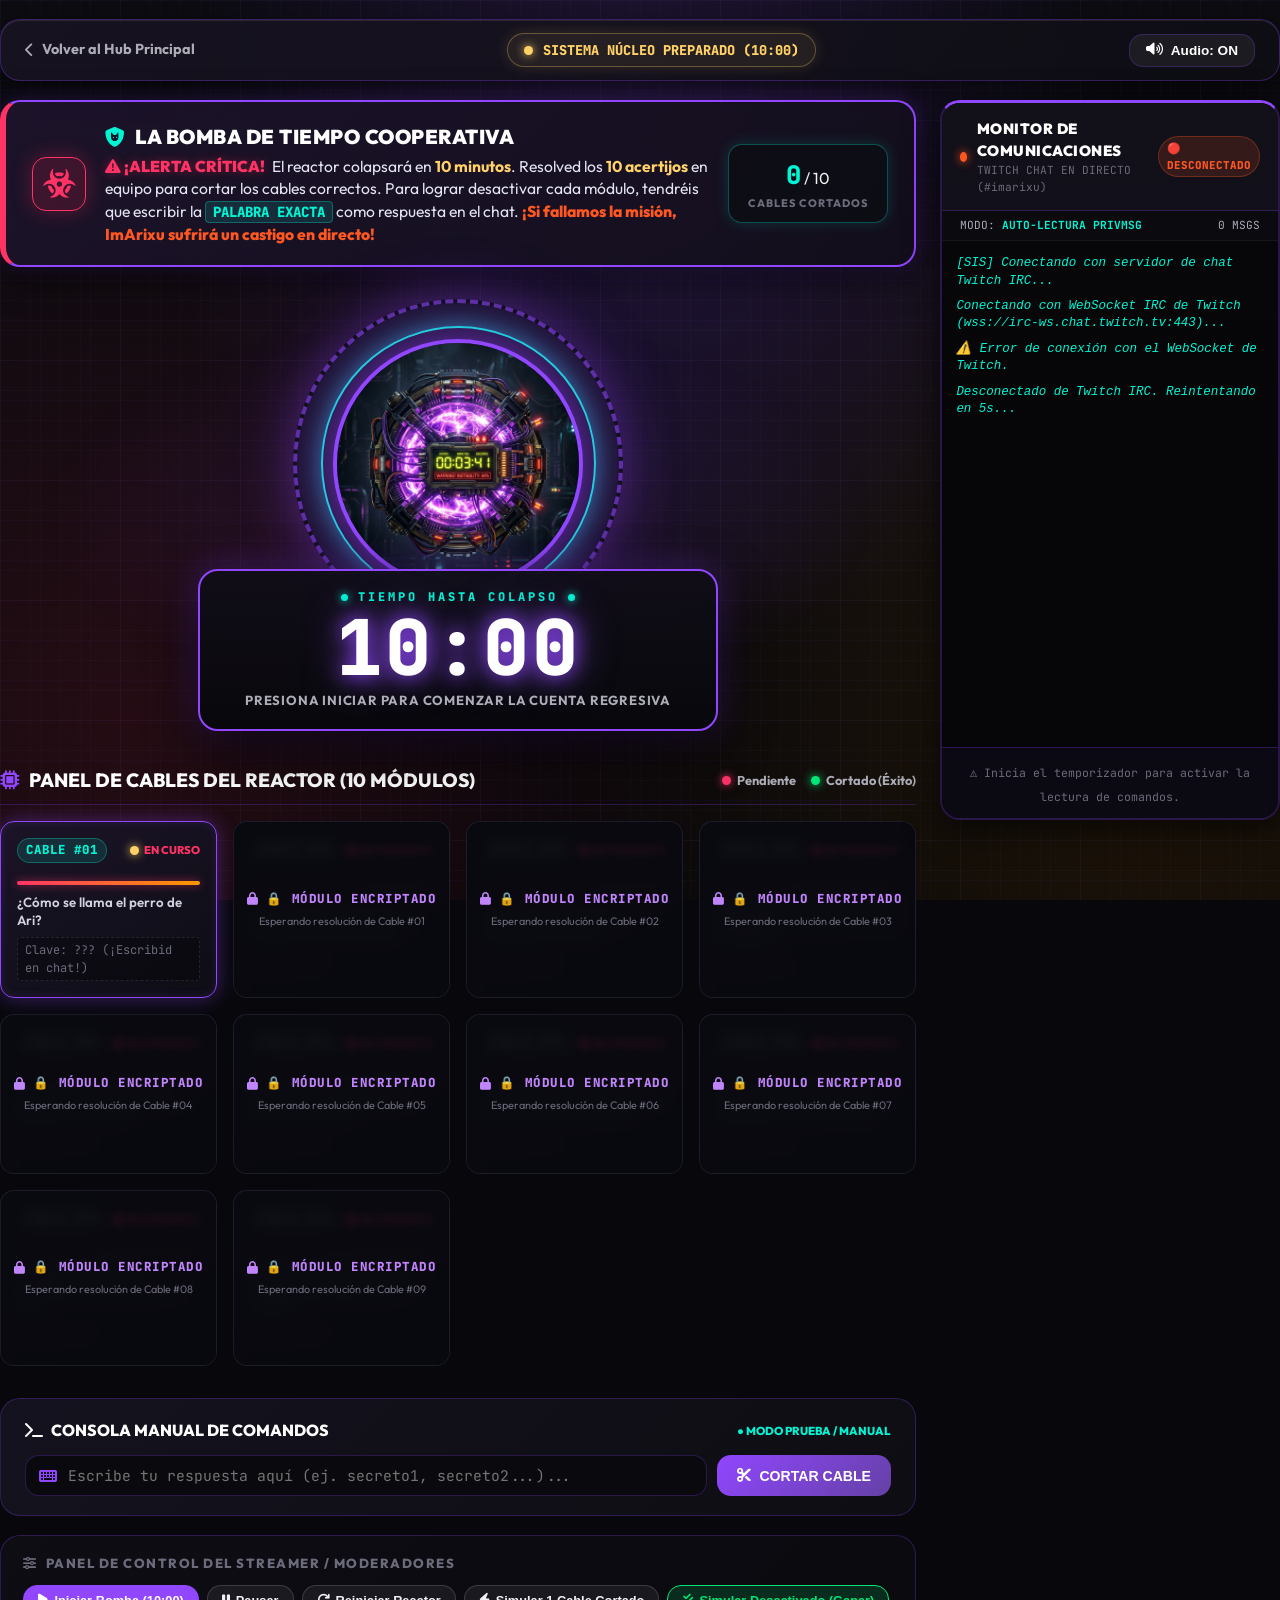
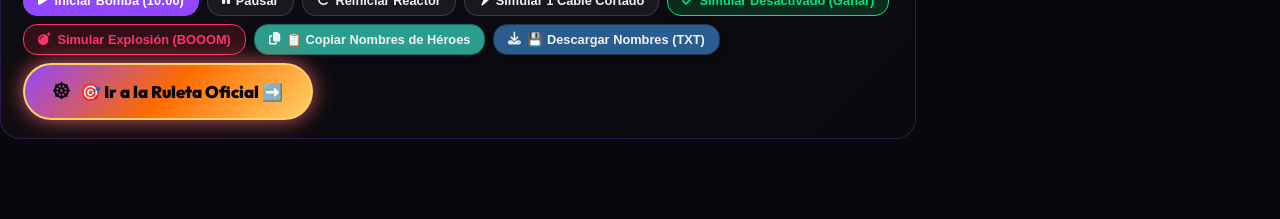
==== commit f6f821f5: "Definicion de los demas dias, terminado el dia 1" ====
--- a/dia1.html
+++ b/dia1.html
@@ -151,6 +151,15 @@
               <button class="btn-ctrl danger" id="btnSimulateBoom">
                 <i class="fas fa-bomb"></i> Simular Explosión (BOOOM)
               </button>
+              <button class="btn-ctrl btn-copy-heroes" id="btnCopyHeroesPanel">
+                <i class="fas fa-copy"></i> 📋 Copiar Nombres de Héroes
+              </button>
+              <button class="btn-ctrl btn-download-heroes" id="btnDownloadHeroesPanel">
+                <i class="fas fa-download"></i> 💾 Descargar Nombres (TXT)
+              </button>
+              <a href="ruleta.html" class="btn-ctrl btn-ruleta-redirect">
+                <i class="fas fa-dharmachakra"></i> 🎯 Ir a la Ruleta Oficial ➡️
+              </a>
             </div>
           </div>
         </section>
@@ -226,9 +235,20 @@
         </div>
       </div>
 
-      <button class="btn-ctrl primary" id="btnResetFromSuccess" style="margin: 1.5rem auto 0; padding: 12px 30px; font-size: 1rem;">
-        <i class="fas fa-redo"></i> Jugar Otra Ronda (10:00)
-      </button>
+      <div style="display: flex; gap: 15px; justify-content: center; flex-wrap: wrap; margin-top: 1.5rem; align-items: center;">
+        <button class="btn-ctrl btn-copy-heroes" id="btnCopyHeroesOverlay" style="padding: 12px 24px; font-size: 1rem;">
+          <i class="fas fa-copy"></i> 📋 Copiar Nombres de Héroes
+        </button>
+        <button class="btn-ctrl btn-download-heroes" id="btnDownloadHeroesOverlay" style="padding: 12px 24px; font-size: 1rem;">
+          <i class="fas fa-download"></i> 💾 Descargar Nombres (TXT)
+        </button>
+        <a href="ruleta.html" class="btn-ctrl btn-ruleta-redirect">
+          <i class="fas fa-dharmachakra"></i> 🎯 Ir a la Ruleta Oficial ➡️
+        </a>
+        <button class="btn-ctrl primary" id="btnResetFromSuccess" style="padding: 12px 24px; font-size: 1rem;">
+          <i class="fas fa-redo"></i> Jugar Otra Ronda (10:00)
+        </button>
+      </div>
     </div>
   </div>
 
@@ -251,7 +271,10 @@
         </div>
       </div>
 
-      <div style="display: flex; gap: 12px; justify-content: center; flex-wrap: wrap;">
+      <div style="display: flex; gap: 15px; justify-content: center; flex-wrap: wrap; align-items: center;">
+        <a href="ruleta.html" class="btn-ctrl btn-ruleta-redirect">
+          <i class="fas fa-dharmachakra"></i> 🎯 Ir a la Ruleta Oficial ➡️
+        </a>
         <button class="btn-ctrl danger" id="btnRerollPenalty" style="padding: 10px 20px;">
           <i class="fas fa-dice"></i> Girar Ruleta de Castigos
         </button>
@@ -260,6 +283,11 @@
         </button>
       </div>
     </div>
+  </div>
+
+  <!-- Toast Notification -->
+  <div class="toast-notification" id="toastNotification">
+    <i class="fas fa-check-circle"></i> ¡Nombres copiados con éxito!
   </div>
 
   <script src="js/dia1.js"></script>
--- a/styles/main.css
+++ b/styles/main.css
@@ -674,6 +674,28 @@
   background: rgba(255, 255, 255, 0.08);
   color: var(--text-muted);
   border: 1px solid rgba(255, 255, 255, 0.15);
+}
+
+.day-status-tag.tag-locked {
+  background: rgba(145, 70, 255, 0.1);
+  color: var(--text-muted);
+  border: 1px solid rgba(145, 70, 255, 0.25);
+  display: inline-flex;
+  align-items: center;
+  gap: 6px;
+}
+
+/* Locked Day Cards (30% Reduced Opacity State) */
+.day-card.locked {
+  opacity: 0.7;
+  border-color: rgba(145, 70, 255, 0.18);
+  background: rgba(16, 16, 24, 0.7);
+}
+
+.day-card.locked:hover {
+  opacity: 0.92;
+  border-color: var(--twitch-purple);
+  box-shadow: 0 10px 30px rgba(0, 0, 0, 0.5), 0 0 20px rgba(145, 70, 255, 0.25);
 }
 
 .day-card-body {
@@ -902,3 +924,225 @@
     grid-template-columns: repeat(2, 1fr);
   }
 }
+
+/* HEADER RULETA BUTTON */
+.btn-header-ruleta {
+  display: inline-flex;
+  align-items: center;
+  gap: 8px;
+  background: linear-gradient(135deg, rgba(145, 70, 255, 0.25) 0%, rgba(0, 245, 212, 0.2) 100%);
+  border: 1px solid var(--twitch-purple);
+  color: #FFF;
+  padding: 6px 14px;
+  border-radius: var(--radius-pill);
+  font-size: 0.82rem;
+  font-weight: 800;
+  letter-spacing: 0.5px;
+  text-decoration: none;
+  transition: all 0.25s ease;
+  box-shadow: 0 0 12px rgba(145, 70, 255, 0.2);
+}
+
+.btn-header-ruleta:hover {
+  transform: translateY(-2px);
+  border-color: var(--twitch-neon-cyan);
+  box-shadow: 0 0 20px rgba(0, 245, 212, 0.5);
+  color: var(--twitch-neon-cyan);
+}
+
+/* RULETA BANNER SECTION EN INDEX.HTML */
+.ruleta-banner-section {
+  margin: 3.5rem 0;
+}
+
+.ruleta-banner-card {
+  background: linear-gradient(135deg, rgba(24, 10, 42, 0.95) 0%, rgba(14, 14, 25, 0.98) 60%, rgba(10, 25, 35, 0.95) 100%);
+  border: 2px solid var(--twitch-purple);
+  border-radius: var(--radius-lg);
+  padding: 2.5rem;
+  position: relative;
+  overflow: hidden;
+  box-shadow: 0 0 45px rgba(145, 70, 255, 0.35), inset 0 0 30px rgba(145, 70, 255, 0.15);
+  transition: transform 0.3s ease, box-shadow 0.3s ease;
+}
+
+.ruleta-banner-card:hover {
+  border-color: var(--twitch-neon-cyan);
+  box-shadow: 0 0 60px rgba(0, 245, 212, 0.4), inset 0 0 40px rgba(0, 245, 212, 0.15);
+}
+
+.ruleta-banner-badge {
+  display: inline-flex;
+  align-items: center;
+  gap: 8px;
+  background: rgba(0, 245, 212, 0.12);
+  border: 1px solid var(--twitch-neon-cyan);
+  color: var(--twitch-neon-cyan);
+  font-family: var(--font-mono);
+  font-size: 0.78rem;
+  font-weight: 800;
+  padding: 4px 14px;
+  border-radius: var(--radius-pill);
+  letter-spacing: 1px;
+  margin-bottom: 1.2rem;
+  text-transform: uppercase;
+}
+
+.ruleta-banner-grid {
+  display: grid;
+  grid-template-columns: 1fr 300px;
+  gap: 2.5rem;
+  align-items: center;
+}
+
+.ruleta-banner-title {
+  font-size: 2.4rem;
+  font-weight: 900;
+  letter-spacing: 1px;
+  background: linear-gradient(135deg, #FFFFFF 0%, var(--twitch-neon-yellow) 40%, var(--twitch-neon-pink) 100%);
+  -webkit-background-clip: text;
+  -webkit-text-fill-color: transparent;
+  margin-bottom: 0.8rem;
+  line-height: 1.15;
+}
+
+.ruleta-banner-text {
+  font-size: 1.08rem;
+  color: var(--text-main);
+  line-height: 1.6;
+  margin-bottom: 1.5rem;
+  max-width: 680px;
+}
+
+.ruleta-banner-highlights {
+  display: flex;
+  flex-wrap: wrap;
+  gap: 12px;
+  margin-bottom: 1.8rem;
+}
+
+.highlight-chip {
+  background: rgba(145, 70, 255, 0.18);
+  border: 1px solid rgba(145, 70, 255, 0.4);
+  color: #FFF;
+  padding: 6px 14px;
+  border-radius: var(--radius-sm);
+  font-size: 0.88rem;
+  font-weight: 600;
+  display: inline-flex;
+  align-items: center;
+  gap: 8px;
+}
+
+.btn-ruleta-cta {
+  display: inline-flex;
+  align-items: center;
+  gap: 12px;
+  background: linear-gradient(135deg, var(--twitch-purple) 0%, #00F5D4 100%);
+  color: #000;
+  font-size: 1.05rem;
+  font-weight: 900;
+  letter-spacing: 1px;
+  text-transform: uppercase;
+  padding: 14px 32px;
+  border-radius: var(--radius-pill);
+  text-decoration: none;
+  box-shadow: 0 0 25px rgba(145, 70, 255, 0.6);
+  transition: all 0.3s cubic-bezier(0.4, 0, 0.2, 1);
+}
+
+.btn-ruleta-cta:hover {
+  transform: translateY(-3px) scale(1.04);
+  box-shadow: 0 0 40px rgba(0, 245, 212, 0.8);
+  background: linear-gradient(135deg, #A865FF 0%, #00FFE0 100%);
+}
+
+/* Visual Wheel Preview Animation */
+.ruleta-banner-visual {
+  display: flex;
+  justify-content: center;
+  align-items: center;
+}
+
+.wheel-preview-graphic {
+  position: relative;
+  width: 220px;
+  height: 220px;
+}
+
+.wheel-pointer-icon {
+  position: absolute;
+  top: -16px;
+  left: 50%;
+  transform: translateX(-50%);
+  z-index: 10;
+  font-size: 2.2rem;
+  color: #FFD166;
+  filter: drop-shadow(0 0 10px #FFD166);
+}
+
+.wheel-circle-outer {
+  width: 100%;
+  height: 100%;
+  border-radius: 50%;
+  border: 6px solid var(--twitch-purple);
+  box-shadow: 0 0 30px rgba(145, 70, 255, 0.6);
+  position: relative;
+  overflow: hidden;
+  animation: spinSlow 18s linear infinite;
+  background: #0E0E12;
+}
+
+@keyframes spinSlow {
+  0% { transform: rotate(0deg); }
+  100% { transform: rotate(360deg); }
+}
+
+.wheel-segment {
+  position: absolute;
+  width: 50%;
+  height: 50%;
+  transform-origin: 100% 100%;
+}
+
+.seg-1 { background: #9146FF; transform: rotate(0deg) skewY(-30deg); }
+.seg-2 { background: #00F5D4; transform: rotate(60deg) skewY(-30deg); }
+.seg-3 { background: #FF007A; transform: rotate(120deg) skewY(-30deg); }
+.seg-4 { background: #FFD166; transform: rotate(180deg) skewY(-30deg); }
+.seg-5 { background: #00E5FF; transform: rotate(240deg) skewY(-30deg); }
+.seg-6 { background: #FF3366; transform: rotate(300deg) skewY(-30deg); }
+
+.wheel-center-cap {
+  position: absolute;
+  top: 50%;
+  left: 50%;
+  transform: translate(-50%, -50%);
+  width: 60px;
+  height: 60px;
+  background: var(--bg-dark-1);
+  border: 3px solid #FFF;
+  border-radius: 50%;
+  display: flex;
+  align-items: center;
+  justify-content: center;
+  font-size: 1.4rem;
+  color: #FFD166;
+  box-shadow: 0 0 15px rgba(0, 0, 0, 0.8);
+  z-index: 5;
+}
+
+@media (max-width: 900px) {
+  .ruleta-banner-grid {
+    grid-template-columns: 1fr;
+    text-align: center;
+  }
+  .ruleta-banner-text {
+    margin: 0 auto 1.5rem auto;
+  }
+  .ruleta-banner-highlights {
+    justify-content: center;
+  }
+  .ruleta-banner-visual {
+    margin-top: 1rem;
+  }
+}
--- a/styles/dia1.css
+++ b/styles/dia1.css
@@ -1367,3 +1367,107 @@
   .timer-digits { font-size: 3.4rem; }
   .cables-grid { grid-template-columns: 1fr; }
 }
+
+/* HERO COPY BUTTON (MATTE TEAL - EYE COMFORT) */
+.btn-copy-heroes {
+  background: #2a9d8f !important;
+  color: #f1f1f1 !important;
+  font-weight: 700 !important;
+  box-shadow: 0 2px 6px rgba(0, 0, 0, 0.25) !important;
+  border: 1px solid #1e6b65 !important;
+  transition: all 0.25s ease !important;
+}
+
+.btn-copy-heroes:hover {
+  transform: translateY(-2px) !important;
+  box-shadow: 0 4px 10px rgba(0, 0, 0, 0.35) !important;
+  background: #238579 !important;
+  filter: brightness(1.08);
+}
+
+/* HERO DOWNLOAD BUTTON (MUTED COBALT BLUE - EYE COMFORT) */
+.btn-download-heroes {
+  background: #2b5c8f !important;
+  color: #f1f1f1 !important;
+  font-weight: 700 !important;
+  box-shadow: 0 2px 6px rgba(0, 0, 0, 0.25) !important;
+  border: 1px solid #1d3557 !important;
+  transition: all 0.25s ease !important;
+}
+
+.btn-download-heroes:hover {
+  transform: translateY(-2px) !important;
+  box-shadow: 0 4px 10px rgba(0, 0, 0, 0.35) !important;
+  background: #244e7a !important;
+  filter: brightness(1.08);
+}
+
+.toast-notification {
+  position: fixed;
+  bottom: 2rem;
+  right: 2rem;
+  z-index: 9999;
+  background: rgba(14, 26, 22, 0.95);
+  border: 2px solid var(--twitch-neon-cyan);
+  box-shadow: 0 0 25px rgba(0, 245, 212, 0.6), 0 8px 32px rgba(0, 0, 0, 0.8);
+  color: #FFFFFF;
+  padding: 1rem 1.6rem;
+  border-radius: var(--radius-md);
+  font-weight: 800;
+  font-size: 1.05rem;
+  display: flex;
+  align-items: center;
+  gap: 12px;
+  backdrop-filter: blur(12px);
+  transform: translateY(100px);
+  opacity: 0;
+  pointer-events: none;
+  transition: transform 0.35s cubic-bezier(0.175, 0.885, 0.32, 1.275), opacity 0.35s ease;
+}
+
+.toast-notification.show {
+  transform: translateY(0);
+  opacity: 1;
+  pointer-events: auto;
+}
+
+.toast-notification i {
+  color: var(--twitch-neon-cyan);
+  font-size: 1.4rem;
+}
+
+/* RULETA DIRECT REDIRECTION BUTTON */
+.btn-ruleta-redirect {
+  background: linear-gradient(135deg, #9146FF 0%, #FF6B00 50%, #FFD166 100%) !important;
+  color: #08080C !important;
+  font-weight: 900 !important;
+  font-size: 1.05rem !important;
+  padding: 14px 28px !important;
+  border-radius: var(--radius-pill) !important;
+  text-decoration: none !important;
+  display: inline-flex !important;
+  align-items: center !important;
+  gap: 10px !important;
+  border: 2px solid #FFD166 !important;
+  box-shadow: 0 0 25px rgba(255, 107, 0, 0.6), 0 0 15px rgba(145, 70, 255, 0.5) !important;
+  animation: ruletaPulseGlow 2.5s infinite ease-in-out !important;
+  transition: all 0.3s cubic-bezier(0.175, 0.885, 0.32, 1.275) !important;
+  cursor: pointer !important;
+}
+
+@keyframes ruletaPulseGlow {
+  0%, 100% {
+    transform: scale(1);
+    box-shadow: 0 0 25px rgba(255, 107, 0, 0.6), 0 0 15px rgba(145, 70, 255, 0.5);
+  }
+  50% {
+    transform: scale(1.04);
+    box-shadow: 0 0 40px rgba(255, 209, 102, 0.9), 0 0 25px rgba(145, 70, 255, 0.8);
+  }
+}
+
+.btn-ruleta-redirect:hover {
+  transform: translateY(-3px) scale(1.06) !important;
+  background: linear-gradient(135deg, #A865FF 0%, #FF8533 50%, #FFE066 100%) !important;
+  box-shadow: 0 0 50px rgba(255, 209, 102, 1), 0 0 30px rgba(145, 70, 255, 0.9) !important;
+}
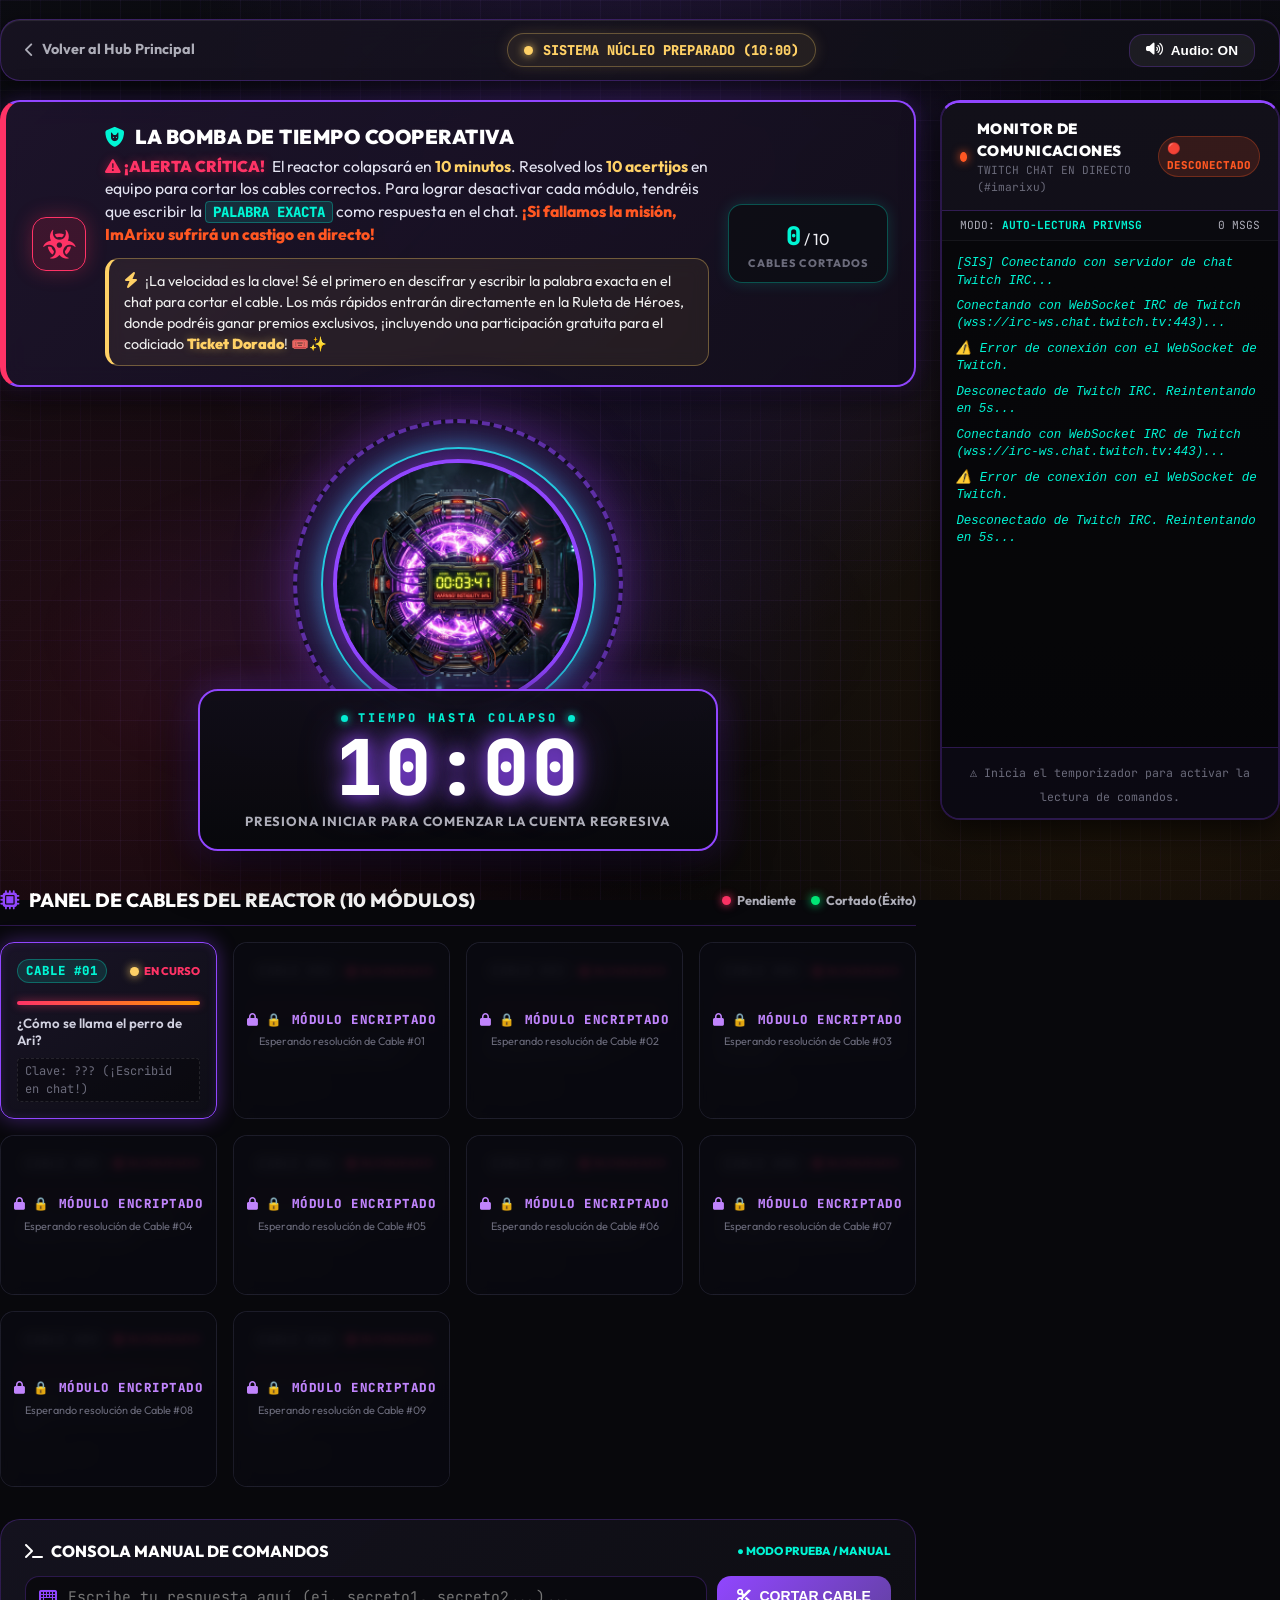
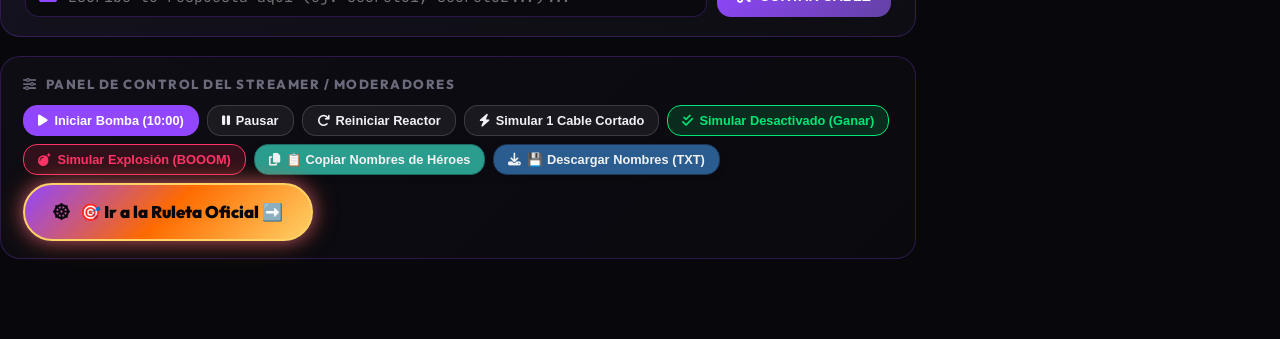
==== commit be522b39: "Añadir texto de instrucciones dia 1" ====
--- a/dia1.html
+++ b/dia1.html
@@ -52,6 +52,15 @@
               Para lograr desactivar cada módulo, tendréis que escribir la <span class="highlight-keyword">PALABRA EXACTA</span> como respuesta en el chat. 
               <span class="highlight-penalty">¡Si fallamos la misión, ImArixu sufrirá un castigo en directo!</span>
             </p>
+
+            <!-- Mini Instrucciones y Recompensas Sub-card -->
+            <div class="rewards-info-box">
+              <p class="rewards-info-text">
+                <span class="rewards-icon"><i class="fas fa-bolt"></i></span> 
+                ¡La velocidad es la clave! Sé el primero en descifrar y escribir la palabra exacta en el chat para cortar el cable. 
+                Los más rápidos entrarán directamente en la Ruleta de Héroes, donde podréis ganar premios exclusivos, ¡incluyendo una participación gratuita para el codiciado <strong class="gold-highlight">Ticket Dorado</strong>! 🎟️✨
+              </p>
+            </div>
           </div>
           <div class="instruction-counter-badge" id="cablesCounterBadge">
             <span class="count-num" id="completedCablesCount">0</span> / 10
--- a/styles/dia1.css
+++ b/styles/dia1.css
@@ -262,6 +262,35 @@
 .highlight-penalty {
   color: #FF5722;
   font-weight: 800;
+}
+
+/* REWARDS & TICKET DORADO SUB-CARD IN INSTRUCTION BANNER */
+.rewards-info-box {
+  margin-top: 0.75rem;
+  background: rgba(255, 209, 102, 0.07);
+  border: 1px solid rgba(255, 209, 102, 0.35);
+  border-left: 4px solid #FFD166;
+  border-radius: var(--radius-md);
+  padding: 0.65rem 0.95rem;
+  backdrop-filter: blur(8px);
+}
+
+.rewards-info-text {
+  font-size: 0.9rem;
+  color: #EFEFEF;
+  line-height: 1.45;
+}
+
+.rewards-icon {
+  color: #FFD166;
+  font-size: 1rem;
+  margin-right: 4px;
+}
+
+.gold-highlight {
+  color: #FFD166 !important;
+  font-weight: 900 !important;
+  text-shadow: 0 0 10px rgba(255, 209, 102, 0.4);
 }
 
 .instruction-counter-badge {
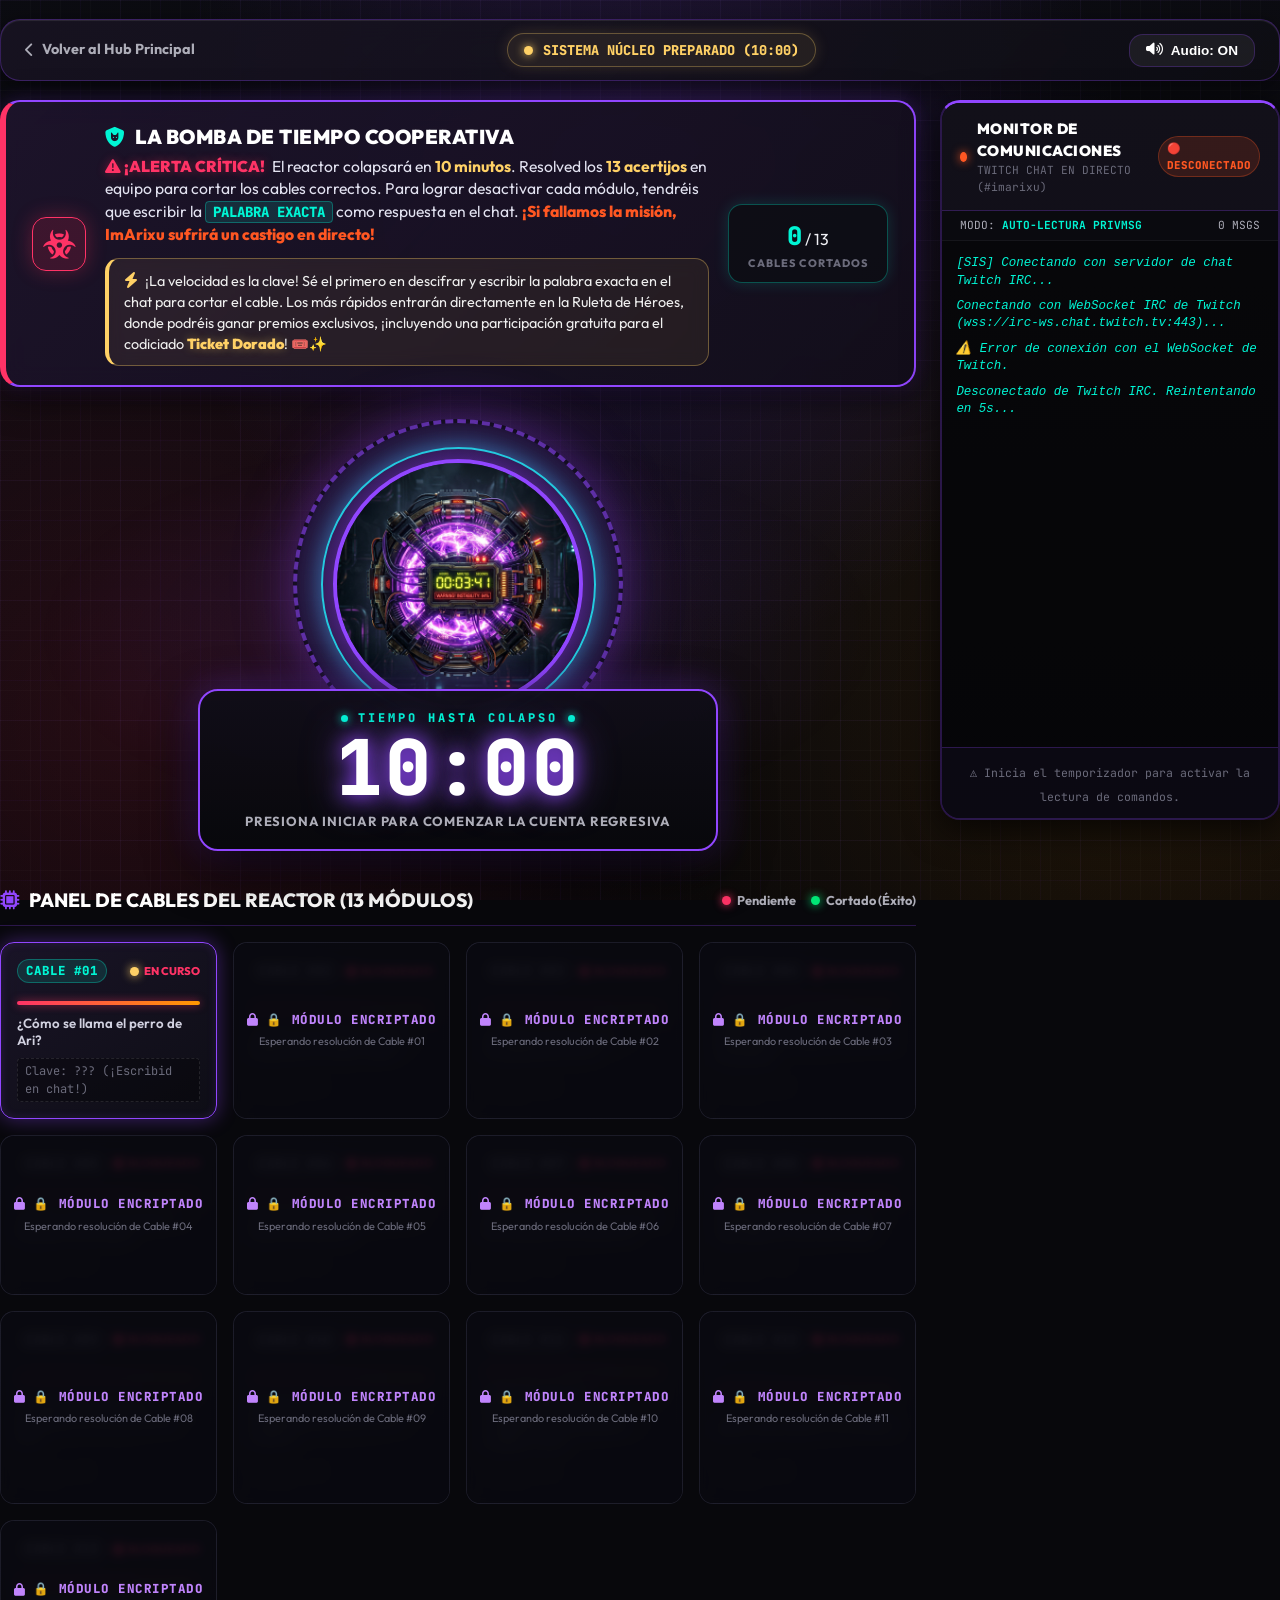
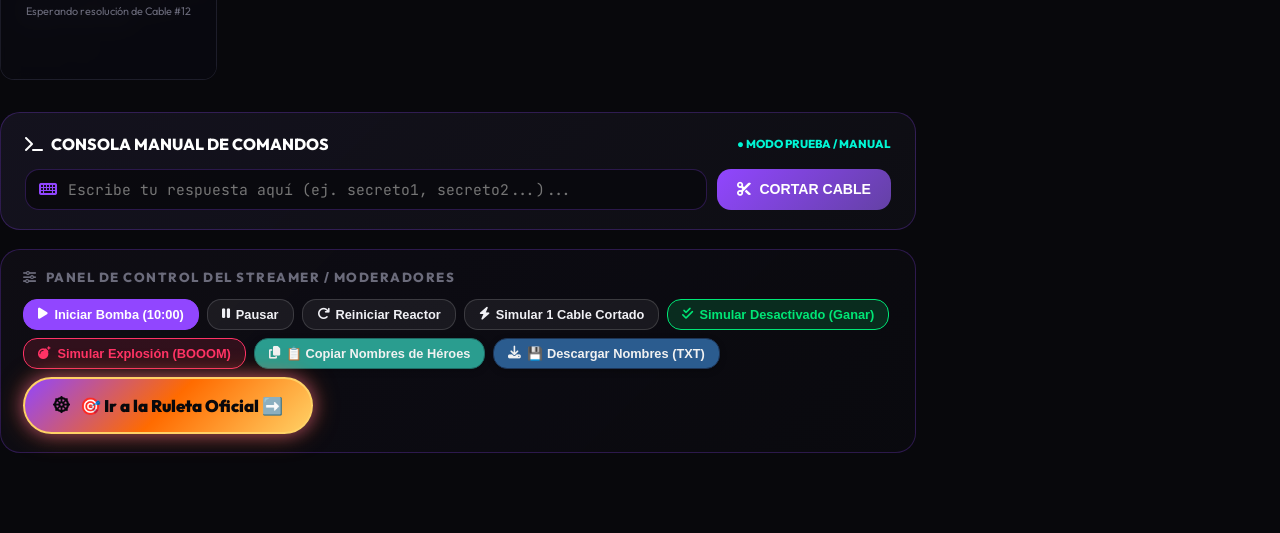
==== commit 7252d105: "Añadido 3 preguntas al dia 1" ====
--- a/dia1.html
+++ b/dia1.html
@@ -48,7 +48,7 @@
             </h2>
             <p class="instruction-text">
               <span class="highlight-alert"><i class="fas fa-exclamation-triangle"></i> ¡ALERTA CRÍTICA!</span> 
-              El reactor colapsará en <strong>10 minutos</strong>. Resolved los <strong>10 acertijos</strong> en equipo para cortar los cables correctos. 
+              El reactor colapsará en <strong>10 minutos</strong>. Resolved los <strong>13 acertijos</strong> en equipo para cortar los cables correctos. 
               Para lograr desactivar cada módulo, tendréis que escribir la <span class="highlight-keyword">PALABRA EXACTA</span> como respuesta en el chat. 
               <span class="highlight-penalty">¡Si fallamos la misión, ImArixu sufrirá un castigo en directo!</span>
             </p>
@@ -63,7 +63,7 @@
             </div>
           </div>
           <div class="instruction-counter-badge" id="cablesCounterBadge">
-            <span class="count-num" id="completedCablesCount">0</span> / 10
+            <span class="count-num" id="completedCablesCount">0</span> / 13
             <span class="count-label">CABLES CORTADOS</span>
           </div>
         </section>
@@ -96,7 +96,7 @@
           <div class="cables-header">
             <h3 class="cables-title">
               <i class="fas fa-microchip" style="color: var(--twitch-purple);"></i> 
-              PANEL DE CABLES DEL REACTOR (10 MÓDULOS)
+              PANEL DE CABLES DEL REACTOR (13 MÓDULOS)
             </h3>
             <div class="cables-legend">
               <span class="legend-item legend-pending"><span class="led-dot red"></span> Pendiente</span>
@@ -221,7 +221,7 @@
       </div>
       <h1 class="success-title">¡BOMBA DESACTIVADA!</h1>
       <p class="success-subtitle">
-        ¡Los 15 cables han sido cortados con éxito! El chat de ImArixu ha salvado el directo en un tiempo récord.
+        ¡Los 13 cables han sido cortados con éxito! El chat de ImArixu ha salvado el directo en un tiempo récord.
       </p>
 
       <!-- Requirement 3: Random RNG Reward Box -->
--- a/styles/main.css
+++ b/styles/main.css
@@ -633,6 +633,30 @@
   border: 2px solid var(--twitch-purple);
   background: linear-gradient(160deg, rgba(145, 70, 255, 0.18) 0%, rgba(20, 20, 30, 0.9) 100%);
   box-shadow: 0 0 30px rgba(145, 70, 255, 0.35);
+}
+
+/* Day 3 Custom Violet/Purple Illumination */
+.day-card.day-3-card {
+  border: 2px solid rgba(145, 70, 255, 0.6);
+  background: linear-gradient(160deg, rgba(145, 70, 255, 0.16) 0%, rgba(20, 15, 30, 0.92) 100%);
+  box-shadow: 0 0 25px rgba(145, 70, 255, 0.25);
+  transition: all 0.35s cubic-bezier(0.16, 1, 0.3, 1);
+}
+
+.day-card.day-3-card:hover {
+  transform: translateY(-8px) scale(1.02);
+  border-color: #9146FF;
+  box-shadow: 0 15px 40px rgba(0, 0, 0, 0.8), 0 0 35px rgba(145, 70, 255, 0.75), 0 0 15px rgba(255, 255, 255, 0.4);
+}
+
+.btn-enter-dia3 {
+  background: linear-gradient(135deg, #9146FF 0%, #772CE8 100%) !important;
+  box-shadow: 0 0 16px rgba(145, 70, 255, 0.5);
+}
+
+.btn-enter-dia3:hover {
+  background: linear-gradient(135deg, #A970FF 0%, #9146FF 100%) !important;
+  box-shadow: 0 0 25px rgba(145, 70, 255, 0.9);
 }
 
 .day-card-header {
--- a/styles/dia1.css
+++ b/styles/dia1.css
@@ -856,16 +856,16 @@
 
 .cable-hero-badge {
   margin-top: 0.5rem;
-  background: rgba(0, 245, 212, 0.12);
-  border: 1px solid rgba(0, 245, 212, 0.35);
+  background: rgba(0, 230, 118, 0.12);
+  border: 1px solid rgba(0, 230, 118, 0.35);
   border-radius: 6px;
-  padding: 4px 8px;
-  font-size: 0.72rem;
-  color: var(--twitch-neon-cyan);
-  font-weight: 700;
-  display: flex;
-  align-items: center;
-  gap: 6px;
+  padding: 6px 10px;
+  display: flex;
+  flex-direction: column;
+  gap: 3px;
+  box-sizing: border-box;
+  width: 100%;
+  overflow: hidden;
   animation: heroBadgePop 0.35s ease-out;
 }
 
@@ -874,9 +874,31 @@
   100% { transform: scale(1); opacity: 1; }
 }
 
+.cable-hero-badge .hero-badge-title {
+  display: flex;
+  align-items: center;
+  gap: 5px;
+  font-size: 0.72rem;
+  color: #00E676;
+  font-weight: 700;
+  text-transform: uppercase;
+  letter-spacing: 0.5px;
+}
+
+.cable-hero-badge .hero-badge-title i {
+  font-size: 0.75rem;
+}
+
+.cable-hero-badge .hero-name,
 .cable-hero-badge strong {
+  display: block;
+  max-width: 100%;
+  white-space: nowrap;
+  overflow: hidden;
+  text-overflow: ellipsis;
+  font-size: 0.88rem;
+  font-weight: bold;
   color: #FFFFFF;
-  font-weight: 800;
 }
 
 /* MANUAL INPUT & CONTROL PANEL */
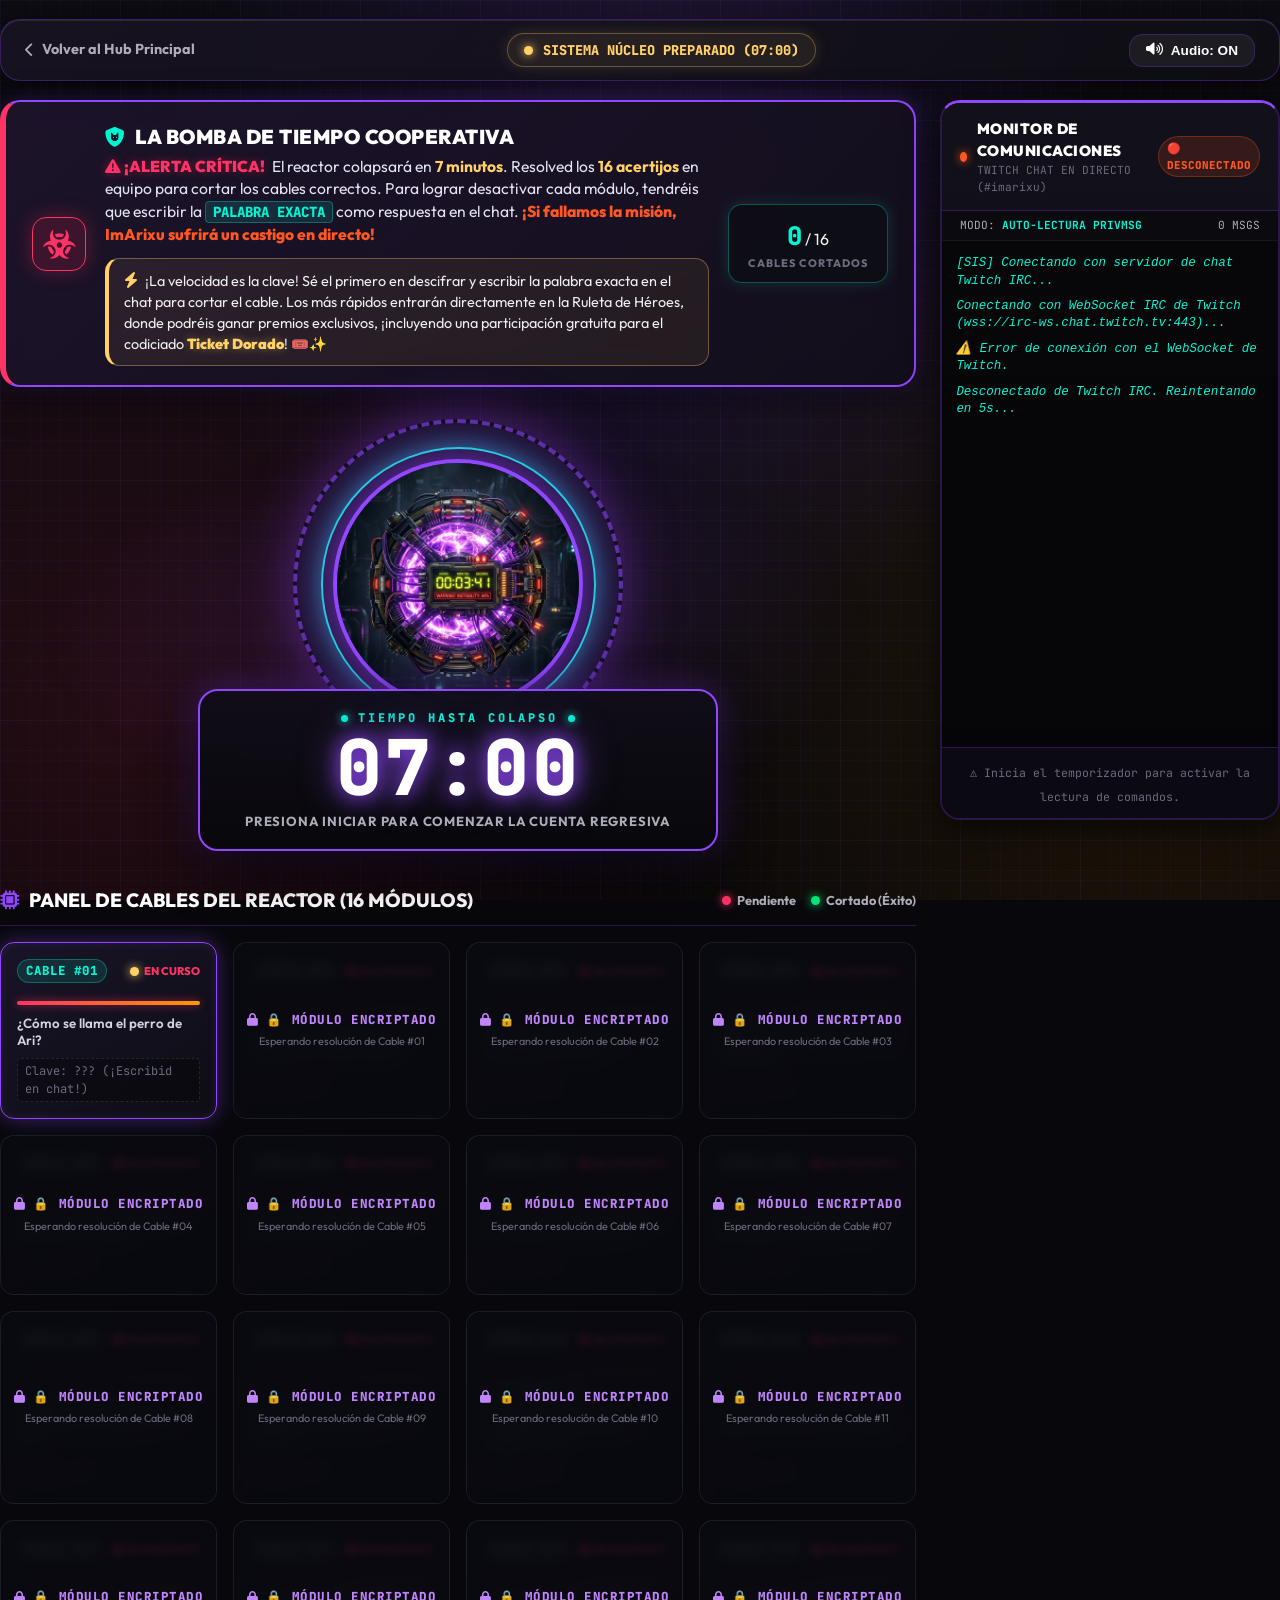
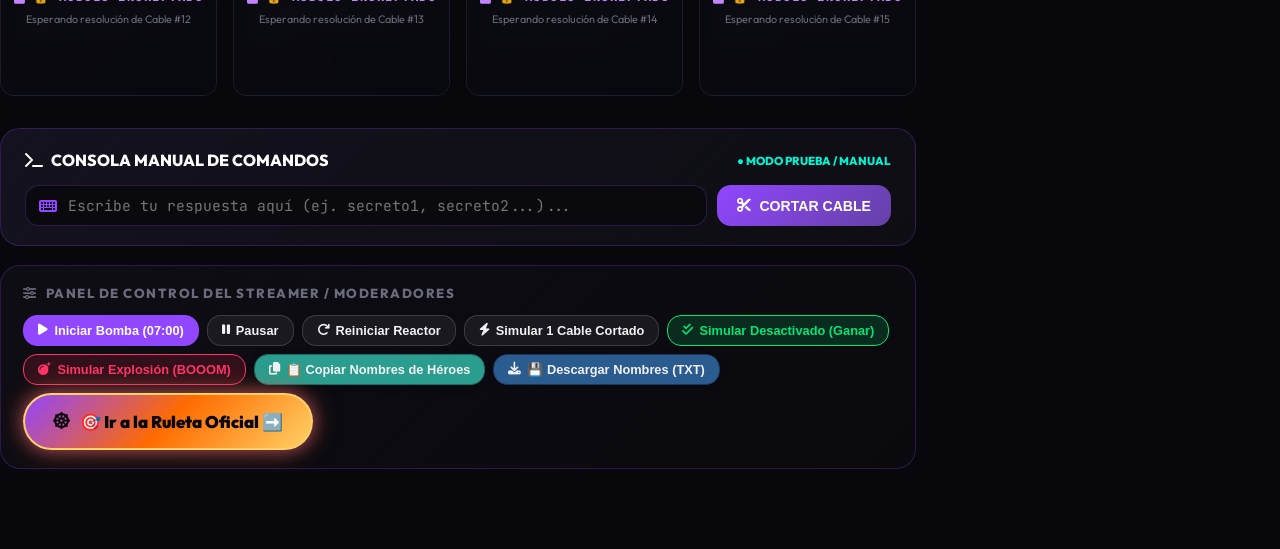
==== commit 09a67563: "Añadido 3 nuevas preguntas al dia 1" ====
--- a/dia1.html
+++ b/dia1.html
@@ -21,7 +21,7 @@
 
       <div class="dia1-status-pill" id="statusPill">
         <span class="status-led blink"></span>
-        <span id="statusPillText">SISTEMA NÚCLEO PREPARADO (10:00)</span>
+        <span id="statusPillText">SISTEMA NÚCLEO PREPARADO (07:00)</span>
       </div>
 
       <div class="topbar-actions">
@@ -48,7 +48,7 @@
             </h2>
             <p class="instruction-text">
               <span class="highlight-alert"><i class="fas fa-exclamation-triangle"></i> ¡ALERTA CRÍTICA!</span> 
-              El reactor colapsará en <strong>10 minutos</strong>. Resolved los <strong>13 acertijos</strong> en equipo para cortar los cables correctos. 
+              El reactor colapsará en <strong>7 minutos</strong>. Resolved los <strong>16 acertijos</strong> en equipo para cortar los cables correctos. 
               Para lograr desactivar cada módulo, tendréis que escribir la <span class="highlight-keyword">PALABRA EXACTA</span> como respuesta en el chat. 
               <span class="highlight-penalty">¡Si fallamos la misión, ImArixu sufrirá un castigo en directo!</span>
             </p>
@@ -63,7 +63,7 @@
             </div>
           </div>
           <div class="instruction-counter-badge" id="cablesCounterBadge">
-            <span class="count-num" id="completedCablesCount">0</span> / 13
+            <span class="count-num" id="completedCablesCount">0</span> / 16
             <span class="count-label">CABLES CORTADOS</span>
           </div>
         </section>
@@ -79,24 +79,24 @@
             <canvas id="particleCanvas"></canvas>
           </div>
 
-          <!-- Giant Digital HUD Clock (Starts at 10:00) -->
+          <!-- Giant Digital HUD Clock (Starts at 07:00) -->
           <div class="timer-hud-card" id="timerHudCard">
             <div class="timer-hud-header">
               <span class="hud-led-dot"></span>
               <span class="timer-hud-label">TIEMPO HASTA COLAPSO</span>
               <span class="hud-led-dot"></span>
             </div>
-            <div class="timer-digits" id="timerDigits">10:00</div>
+            <div class="timer-digits" id="timerDigits">07:00</div>
             <div class="timer-status-msg" id="timerStatus">PRESIONA INICIAR PARA COMENZAR LA CUENTA REGRESIVA</div>
           </div>
         </section>
 
-        <!-- 10 Cables / Modules Section Grid -->
+        <!-- 16 Cables / Modules Section Grid -->
         <section class="cables-section">
           <div class="cables-header">
             <h3 class="cables-title">
               <i class="fas fa-microchip" style="color: var(--twitch-purple);"></i> 
-              PANEL DE CABLES DEL REACTOR (13 MÓDULOS)
+              PANEL DE CABLES DEL REACTOR (16 MÓDULOS)
             </h3>
             <div class="cables-legend">
               <span class="legend-item legend-pending"><span class="led-dot red"></span> Pendiente</span>
@@ -143,7 +143,7 @@
             </div>
             <div class="control-btns-row">
               <button class="btn-ctrl primary" id="btnStartTimer">
-                <i class="fas fa-play"></i> Iniciar Bomba (10:00)
+                <i class="fas fa-play"></i> Iniciar Bomba (07:00)
               </button>
               <button class="btn-ctrl" id="btnPauseTimer">
                 <i class="fas fa-pause"></i> Pausar
@@ -221,7 +221,7 @@
       </div>
       <h1 class="success-title">¡BOMBA DESACTIVADA!</h1>
       <p class="success-subtitle">
-        ¡Los 13 cables han sido cortados con éxito! El chat de ImArixu ha salvado el directo en un tiempo récord.
+        ¡Los 16 cables han sido cortados con éxito! El chat de ImArixu ha salvado el directo en un tiempo récord.
       </p>
 
       <!-- Requirement 3: Random RNG Reward Box -->
@@ -255,7 +255,7 @@
           <i class="fas fa-dharmachakra"></i> 🎯 Ir a la Ruleta Oficial ➡️
         </a>
         <button class="btn-ctrl primary" id="btnResetFromSuccess" style="padding: 12px 24px; font-size: 1rem;">
-          <i class="fas fa-redo"></i> Jugar Otra Ronda (10:00)
+          <i class="fas fa-redo"></i> Jugar Otra Ronda (07:00)
         </button>
       </div>
     </div>
@@ -270,7 +270,7 @@
       <h1 class="boom-title">¡BOOOOOOM!</h1>
       <h2 class="boom-subtitle">CASTIGO ACTIVADO</h2>
       <p style="font-size: 1.05rem; color: #FFB3C1; margin-bottom: 1.2rem;">
-        El tiempo de 10 minutos se ha agotado. El reactor colapsó antes de cortar los 15 cables.
+        El tiempo de 7 minutos se ha agotado. El reactor colapsó antes de cortar los 16 cables.
       </p>
 
       <div class="boom-penalty-box">
@@ -288,7 +288,7 @@
           <i class="fas fa-dice"></i> Girar Ruleta de Castigos
         </button>
         <button class="btn-ctrl primary" id="btnResetFromBoom" style="padding: 10px 20px;">
-          <i class="fas fa-redo"></i> Reiniciar Bomba (10:00)
+          <i class="fas fa-redo"></i> Reiniciar Bomba (07:00)
         </button>
       </div>
     </div>
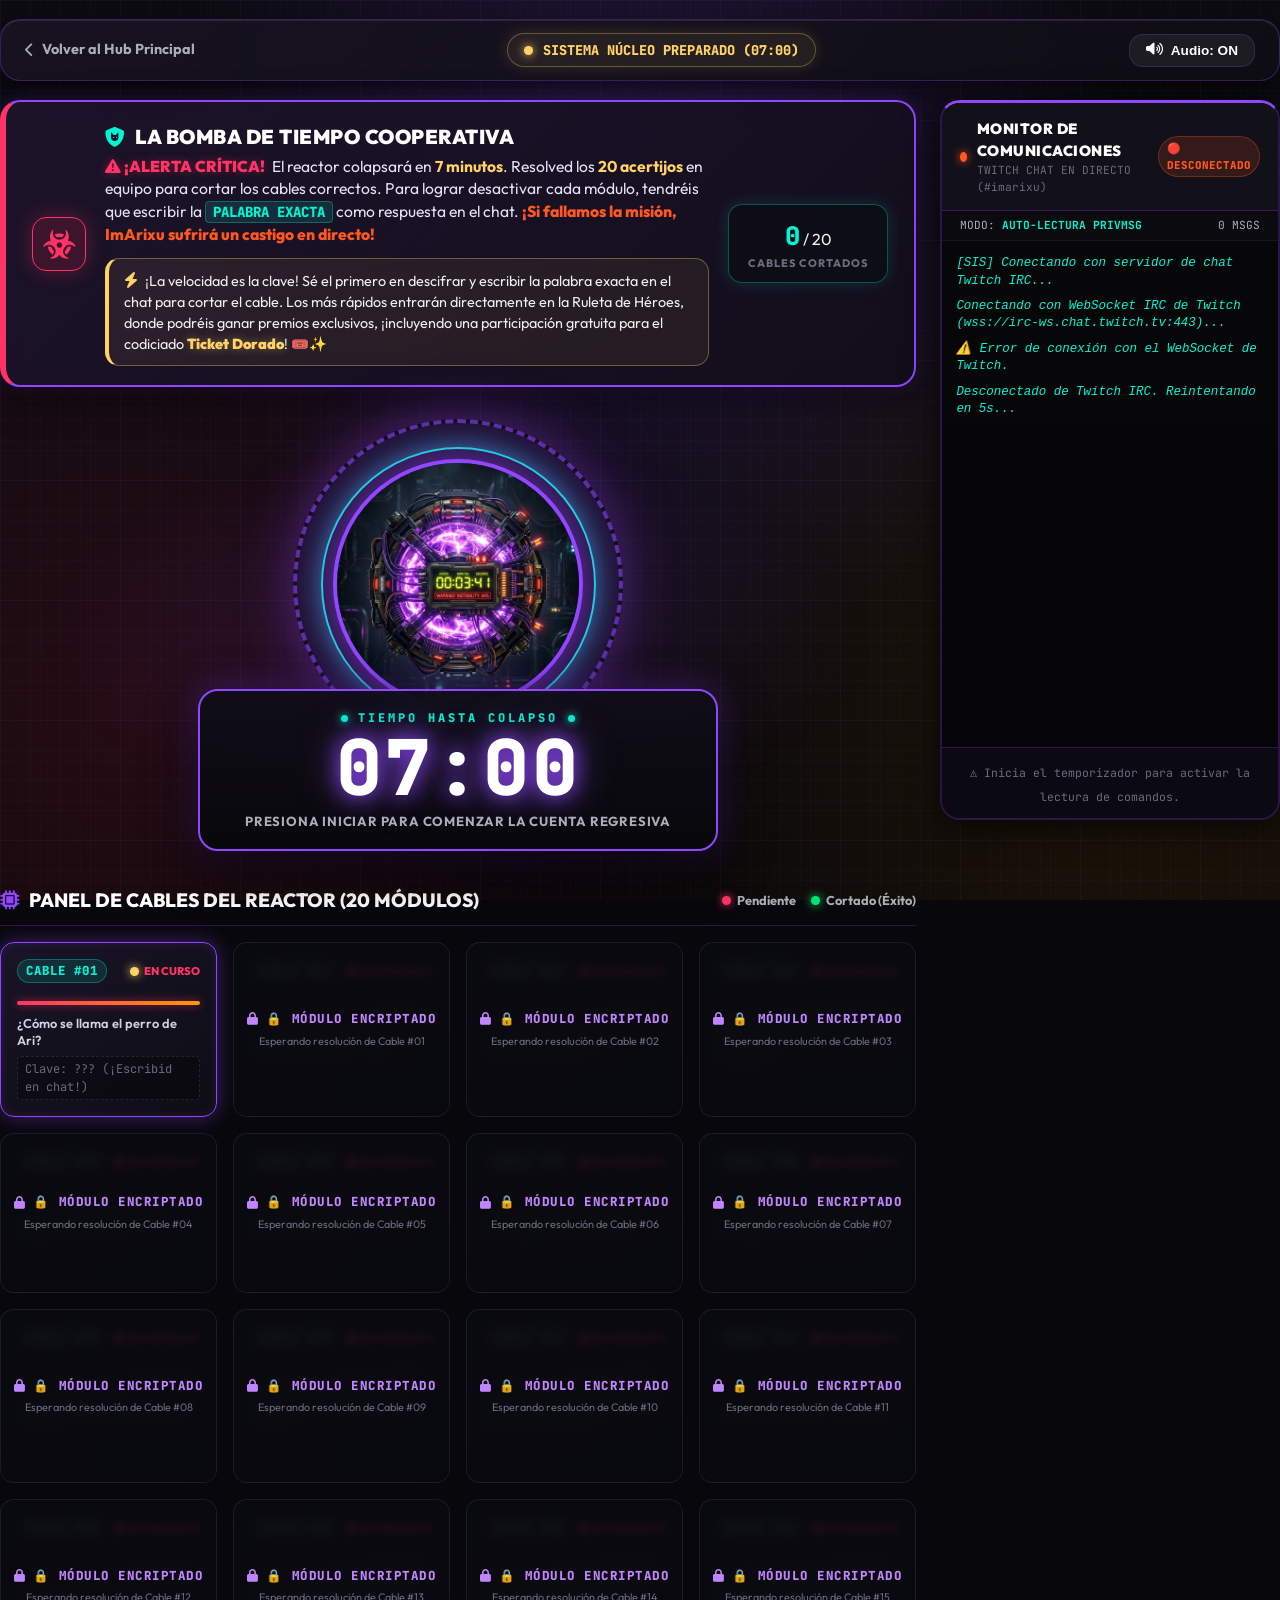
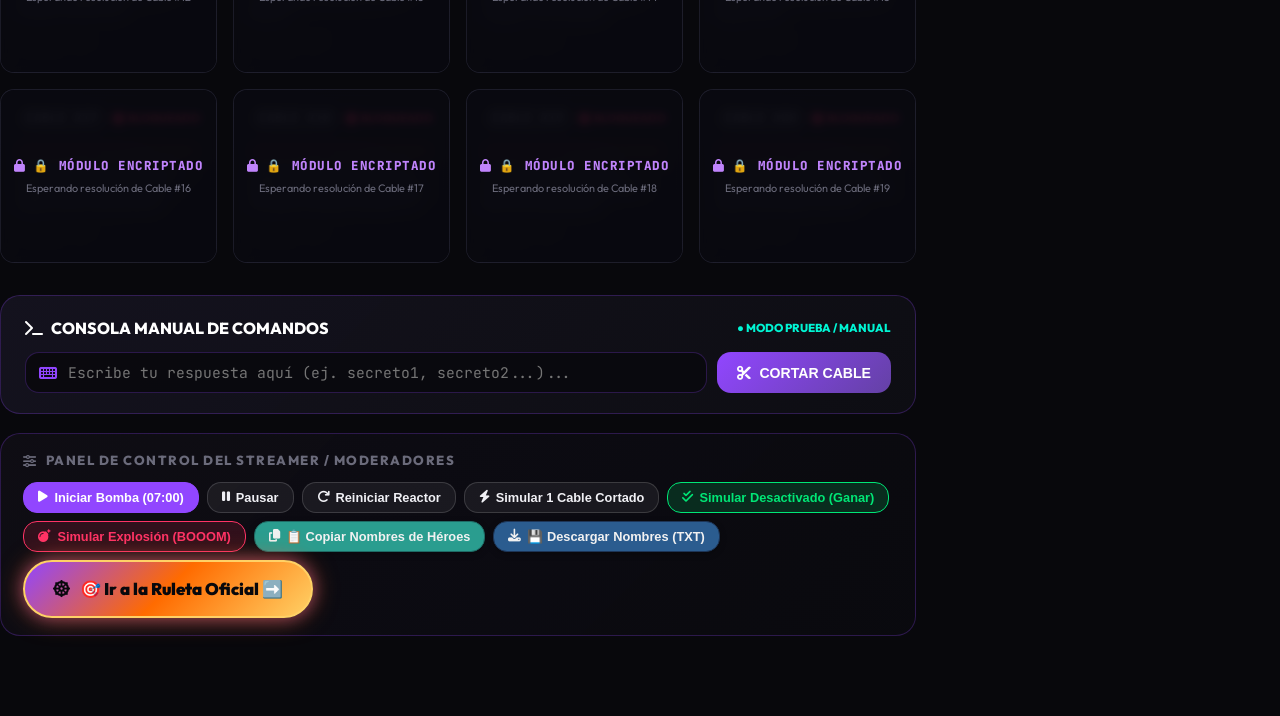
==== commit 846c9e32: "Añadir preguntas e imagenes nuevas" ====
--- a/dia1.html
+++ b/dia1.html
@@ -4,7 +4,7 @@
   <meta charset="UTF-8">
   <meta name="viewport" content="width=device-width, initial-scale=1.0">
   <title>Día 1: La Bomba de Tiempo Cooperativa | Especiales ImArixu</title>
-  <meta name="description" content="Día 1: La Bomba de Tiempo Cooperativa. Desactiva los 15 cables del reactor en vivo a través del chat de Twitch de ImArixu antes de que se agote el tiempo.">
+  <meta name="description" content="Día 1: La Bomba de Tiempo Cooperativa. Desactiva los 20 cables del reactor en vivo a través del chat de Twitch de ImArixu antes de que se agote el tiempo.">
   <link rel="stylesheet" href="styles/main.css">
   <link rel="stylesheet" href="styles/dia1.css">
   <link rel="stylesheet" href="https://cdnjs.cloudflare.com/ajax/libs/font-awesome/6.5.1/css/all.min.css" crossorigin="anonymous" referrerpolicy="no-referrer" />
@@ -34,7 +34,7 @@
     <!-- Main Layout Grid: 75% Left Main / 25% Right Live Chat Sidebar -->
     <div class="dia1-layout-grid">
 
-      <!-- LEFT / CENTER COLUMN (Reactor Core & 15 Cables Grid) -->
+      <!-- LEFT / CENTER COLUMN (Reactor Core & 20 Cables Grid) -->
       <div class="dia1-main-col">
 
         <!-- Instruction Panel Banner -->
@@ -48,7 +48,7 @@
             </h2>
             <p class="instruction-text">
               <span class="highlight-alert"><i class="fas fa-exclamation-triangle"></i> ¡ALERTA CRÍTICA!</span> 
-              El reactor colapsará en <strong>7 minutos</strong>. Resolved los <strong>16 acertijos</strong> en equipo para cortar los cables correctos. 
+              El reactor colapsará en <strong>7 minutos</strong>. Resolved los <strong>20 acertijos</strong> en equipo para cortar los cables correctos. 
               Para lograr desactivar cada módulo, tendréis que escribir la <span class="highlight-keyword">PALABRA EXACTA</span> como respuesta en el chat. 
               <span class="highlight-penalty">¡Si fallamos la misión, ImArixu sufrirá un castigo en directo!</span>
             </p>
@@ -63,7 +63,7 @@
             </div>
           </div>
           <div class="instruction-counter-badge" id="cablesCounterBadge">
-            <span class="count-num" id="completedCablesCount">0</span> / 16
+            <span class="count-num" id="completedCablesCount">0</span> / 20
             <span class="count-label">CABLES CORTADOS</span>
           </div>
         </section>
@@ -91,12 +91,12 @@
           </div>
         </section>
 
-        <!-- 16 Cables / Modules Section Grid -->
+        <!-- 20 Cables / Modules Section Grid -->
         <section class="cables-section">
           <div class="cables-header">
             <h3 class="cables-title">
               <i class="fas fa-microchip" style="color: var(--twitch-purple);"></i> 
-              PANEL DE CABLES DEL REACTOR (16 MÓDULOS)
+              PANEL DE CABLES DEL REACTOR (20 MÓDULOS)
             </h3>
             <div class="cables-legend">
               <span class="legend-item legend-pending"><span class="led-dot red"></span> Pendiente</span>
--- a/styles/dia1.css
+++ b/styles/dia1.css
@@ -626,11 +626,14 @@
 }
 
 .cable-riddle-text {
-  font-size: 0.83rem;
+  font-size: 0.80rem;
   color: #D1D1E0;
-  line-height: 1.3;
+  line-height: 1.32;
   font-weight: 600;
-  margin-bottom: 0.5rem;
+  margin-bottom: 0.45rem;
+  word-break: break-word;
+  overflow-wrap: break-word;
+  hyphens: auto;
 }
 
 .cable-answer-hint {
